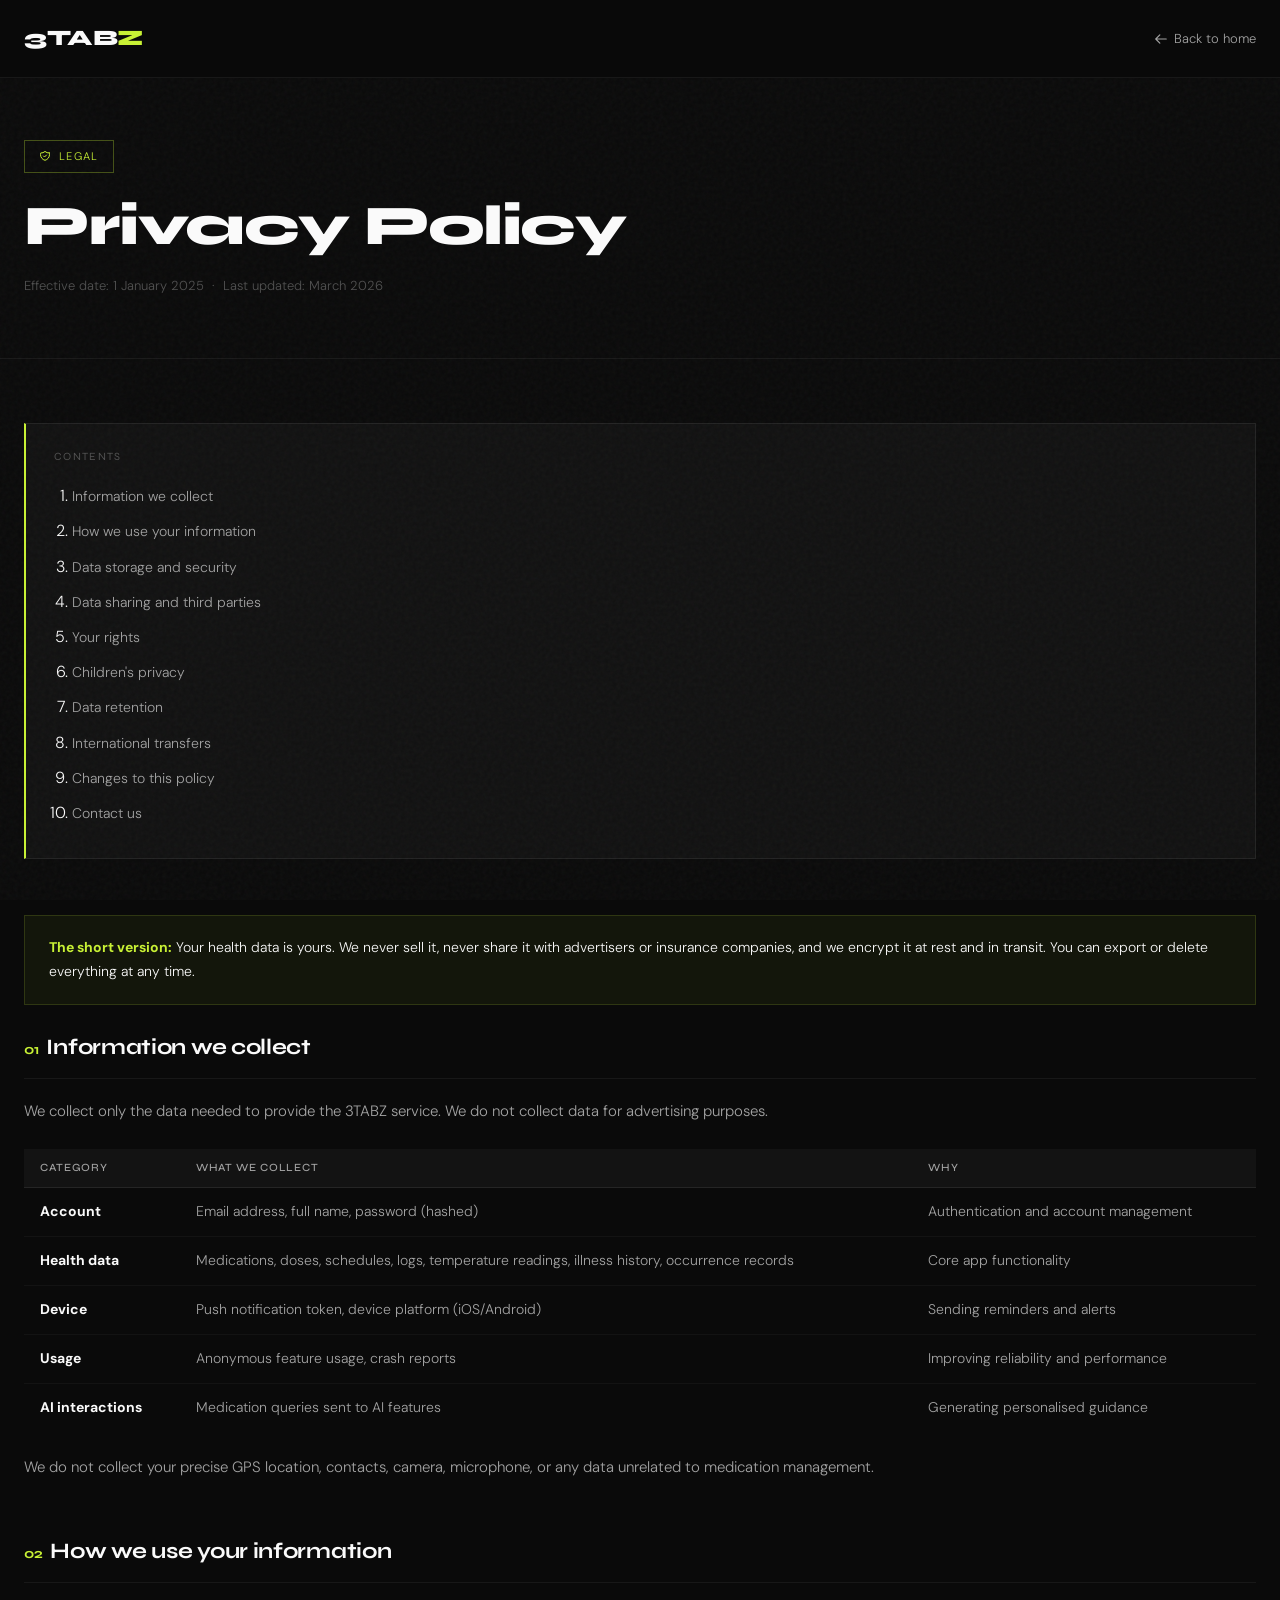
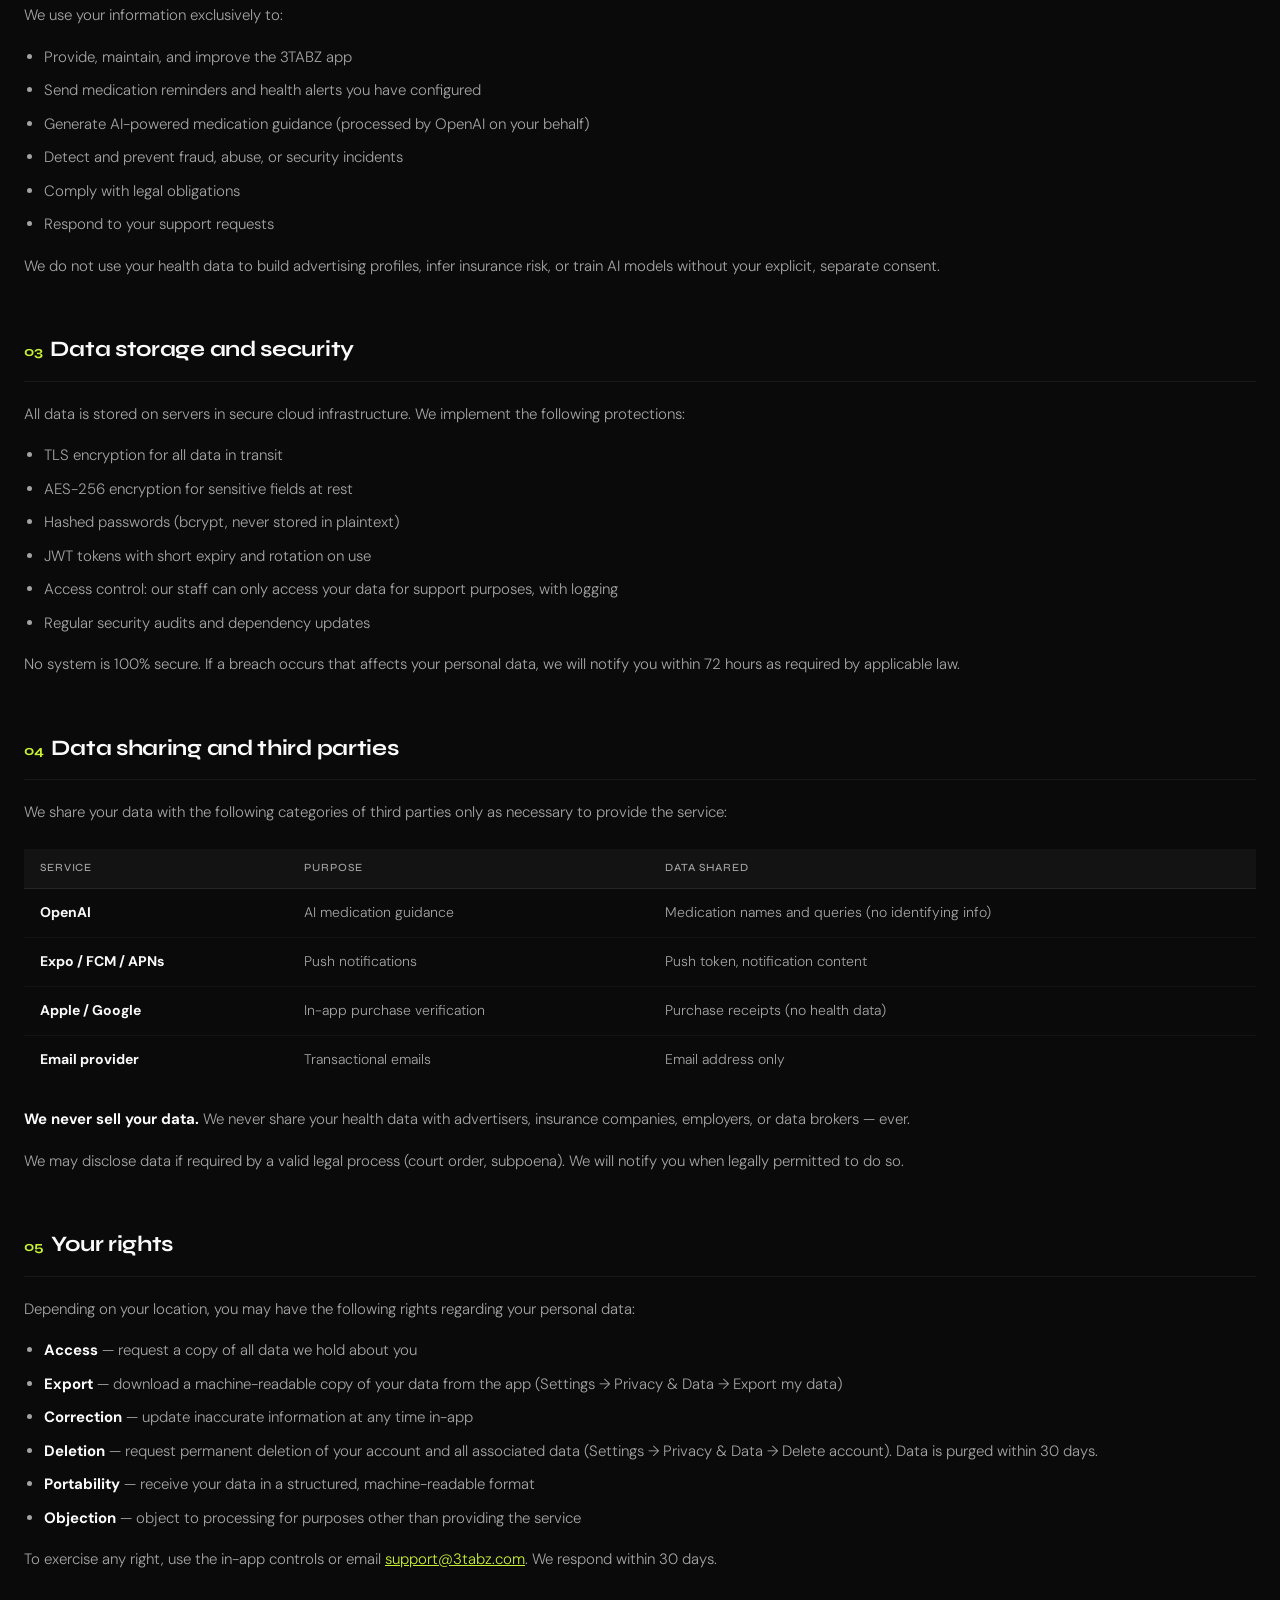
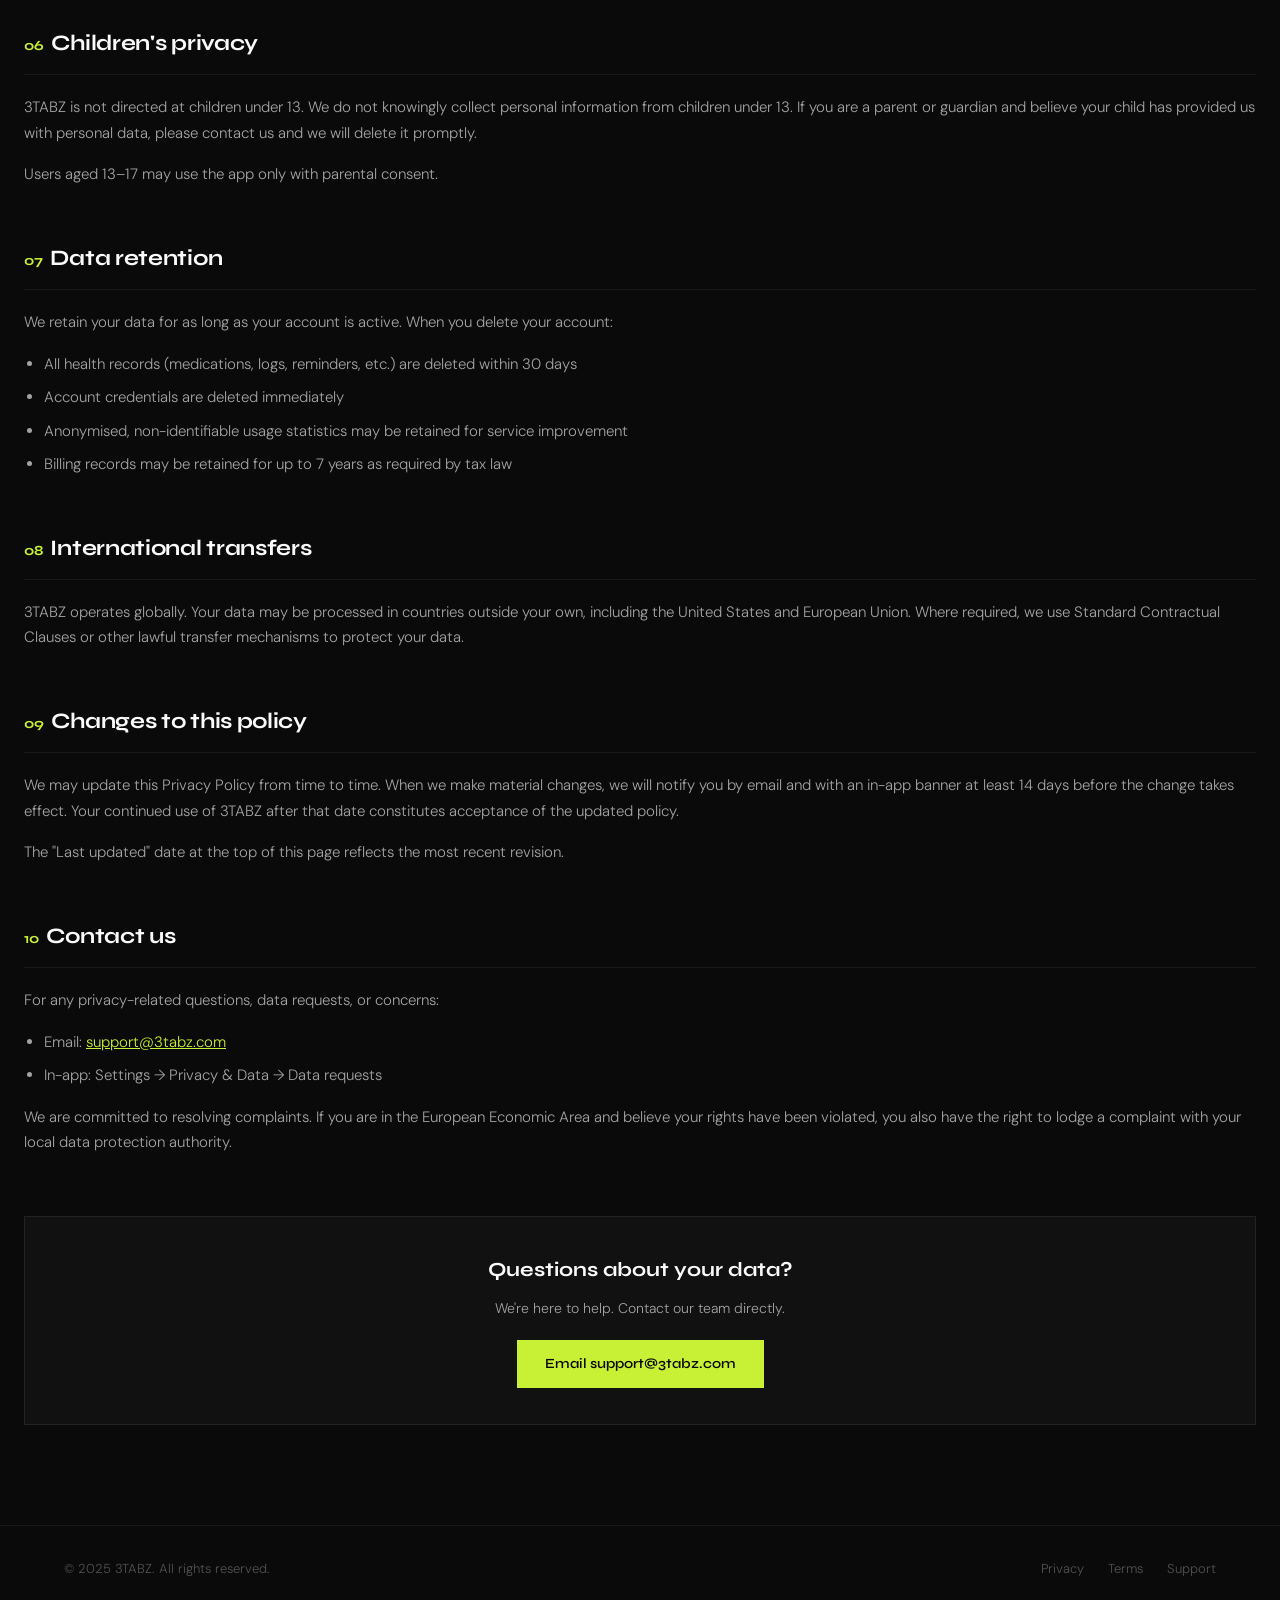
==== privacy.html @ d53e0fa6 "first commit" ====
<!DOCTYPE html>
<html lang="en">
<head>
  <meta charset="UTF-8" />
  <meta name="viewport" content="width=device-width, initial-scale=1.0" />
  <title>Privacy Policy — 3TABZ</title>
  <meta name="description" content="3TABZ Privacy Policy. How we collect, use, and protect your health data." />
  <link rel="preconnect" href="https://fonts.googleapis.com" />
  <link rel="preconnect" href="https://fonts.gstatic.com" crossorigin />
  <link href="https://fonts.googleapis.com/css2?family=Syne:wght@400;600;700;800&family=DM+Sans:wght@300;400;500&display=swap" rel="stylesheet" />
  <style>
    *, *::before, *::after { box-sizing: border-box; margin: 0; padding: 0; }
    :root {
      --black: #0a0a0a; --white: #fafafa;
      --gray-100: #f5f5f5; --gray-200: #e5e5e5;
      --gray-400: #a3a3a3; --gray-600: #525252;
      --accent: #c8f135; --accent-dark: #a8d015;
      --font-display: 'Syne', sans-serif;
      --font-body: 'DM Sans', sans-serif;
    }
    html { scroll-behavior: smooth; }
    body {
      background: var(--black); color: var(--white);
      font-family: var(--font-body); font-weight: 300;
      line-height: 1.7; overflow-x: hidden;
    }
    body::before {
      content: ''; position: fixed; inset: 0;
      background-image: url("data:image/svg+xml,%3Csvg viewBox='0 0 256 256' xmlns='http://www.w3.org/2000/svg'%3E%3Cfilter id='noise'%3E%3CfeTurbulence type='fractalNoise' baseFrequency='0.9' numOctaves='4' stitchTiles='stitch'/%3E%3C/filter%3E%3Crect width='100%25' height='100%25' filter='url(%23noise)' opacity='0.04'/%3E%3C/svg%3E");
      pointer-events: none; z-index: 0;
    }
    .container { max-width: 100%; margin: 0 auto; padding: 0 24px; position: relative; z-index: 1; }

    /* NAV */
    nav {
      position: fixed; top: 0; left: 0; right: 0; z-index: 100;
      padding: 20px 0; background: rgba(10,10,10,0.88);
      backdrop-filter: blur(12px);
      border-bottom: 1px solid rgba(255,255,255,0.06);
    }
    nav .container { max-width: 100%; display: flex; align-items: center; justify-content: space-between; }
    .nav-logo {
      font-family: var(--font-display); font-weight: 800;
      font-size: 22px; letter-spacing: -0.5px;
      color: var(--white); text-decoration: none;
    }
    .nav-logo span { color: var(--accent); }
    .nav-back {
      font-size: 13px; color: var(--gray-400); text-decoration: none;
      display: flex; align-items: center; gap: 6px; transition: color 0.2s;
    }
    .nav-back:hover { color: var(--white); }
    .nav-back svg { width: 14px; height: 14px; }

    /* HERO BAND */
    .page-hero {
      padding: 140px 0 60px;
      border-bottom: 1px solid rgba(255,255,255,0.06);
      margin-bottom: 64px;
    }
    .page-badge {
      display: inline-flex; align-items: center; gap: 8px;
      border: 1px solid rgba(200,241,53,0.3);
      padding: 6px 14px; font-size: 11px; letter-spacing: 0.12em;
      text-transform: uppercase; color: var(--accent); margin-bottom: 24px;
    }
    .page-badge svg { width: 12px; height: 12px; }
    h1 {
      font-family: var(--font-display); font-weight: 800;
      font-size: clamp(36px, 6vw, 56px); line-height: 1.05;
      letter-spacing: -1.5px; margin-bottom: 20px;
    }
    .page-meta { font-size: 13px; color: var(--gray-600); }

    /* CONTENT */
    .doc-body { padding-bottom: 100px; }

    .toc {
      background: rgba(255,255,255,0.03);
      border: 1px solid rgba(255,255,255,0.07);
      border-left: 2px solid var(--accent);
      padding: 24px 28px; margin-bottom: 56px;
    }
    .toc-title {
      font-family: var(--font-display); font-size: 11px;
      letter-spacing: 0.12em; text-transform: uppercase;
      color: var(--gray-600); margin-bottom: 16px;
    }
    .toc ol { padding-left: 18px; }
    .toc li { margin-bottom: 8px; }
    .toc a { color: var(--gray-400); text-decoration: none; font-size: 14px; transition: color 0.2s; }
    .toc a:hover { color: var(--accent); }

    .doc-section { margin-bottom: 52px; }
    .doc-section h2 {
      font-family: var(--font-display); font-weight: 700;
      font-size: 22px; letter-spacing: -0.3px;
      margin-bottom: 20px; padding-bottom: 12px;
      border-bottom: 1px solid rgba(255,255,255,0.06);
      color: var(--white);
    }
    .section-num {
      color: var(--accent); margin-right: 8px; font-size: 14px;
    }
    .doc-section p { color: var(--gray-400); margin-bottom: 16px; font-size: 15px; }
    .doc-section p:last-child { margin-bottom: 0; }
    .doc-section ul, .doc-section ol {
      color: var(--gray-400); padding-left: 20px;
      margin-bottom: 16px; font-size: 15px;
    }
    .doc-section li { margin-bottom: 8px; }

    .highlight-box {
      background: rgba(200,241,53,0.05);
      border: 1px solid rgba(200,241,53,0.15);
      padding: 20px 24px; margin: 24px 0;
    }
    .highlight-box p { color: var(--white) !important; font-size: 14px !important; }
    .highlight-box strong { color: var(--accent); }

    .data-table {
      width: 100%; border-collapse: collapse; margin: 24px 0; font-size: 14px;
    }
    .data-table th {
      text-align: left; padding: 10px 16px;
      background: rgba(255,255,255,0.04);
      color: var(--gray-400); font-weight: 500;
      border-bottom: 1px solid rgba(255,255,255,0.08);
      font-family: var(--font-display); font-size: 11px;
      letter-spacing: 0.08em; text-transform: uppercase;
    }
    .data-table td {
      padding: 12px 16px; color: var(--gray-400);
      border-bottom: 1px solid rgba(255,255,255,0.04);
      vertical-align: top;
    }
    .data-table tr:last-child td { border-bottom: none; }

    /* CONTACT CTA */
    .contact-cta {
      background: rgba(255,255,255,0.03);
      border: 1px solid rgba(255,255,255,0.08);
      padding: 36px; text-align: center; margin: 60px 0 0;
    }
    .contact-cta h3 {
      font-family: var(--font-display); font-weight: 700;
      font-size: 20px; margin-bottom: 10px;
    }
    .contact-cta p { color: var(--gray-400); font-size: 14px; margin-bottom: 20px; }
    .contact-cta a.btn {
      display: inline-block; background: var(--accent); color: var(--black);
      padding: 12px 28px; font-weight: 600; font-size: 14px;
      text-decoration: none; font-family: var(--font-display);
      transition: background 0.2s;
    }
    .contact-cta a.btn:hover { background: var(--accent-dark); }

    /* FOOTER */
    footer {
      border-top: 1px solid rgba(255,255,255,0.06);
      padding: 32px 0; text-align: center;
    }
    footer .container { max-width: 1200px; display: flex; justify-content: space-between; align-items: center; flex-wrap: wrap; gap: 12px; }
    .footer-copy { font-size: 13px; color: var(--gray-600); }
    .footer-legal { display: flex; gap: 24px; }
    .footer-legal a { font-size: 13px; color: var(--gray-600); text-decoration: none; transition: color 0.2s; }
    .footer-legal a:hover { color: var(--white); }

    @media (max-width: 600px) {
      footer .container { flex-direction: column; text-align: center; }
    }
  </style>
</head>
<body>

  <nav>
    <div class="container">
      <a href="index.html" class="nav-logo">3TAB<span>Z</span></a>
      <a href="index.html" class="nav-back">
        <svg fill="none" stroke="currentColor" stroke-width="2" viewBox="0 0 24 24"><path stroke-linecap="round" stroke-linejoin="round" d="M10 19l-7-7m0 0l7-7m-7 7h18"/></svg>
        Back to home
      </a>
    </div>
  </nav>

  <div class="page-hero">
    <div class="container">
      <div class="page-badge">
        <svg fill="none" stroke="currentColor" stroke-width="2" viewBox="0 0 24 24"><path stroke-linecap="round" stroke-linejoin="round" d="M9 12l2 2 4-4m5.618-4.016A11.955 11.955 0 0112 2.944a11.955 11.955 0 01-8.618 3.04A12.02 12.02 0 003 9c0 5.591 3.824 10.29 9 11.622 5.176-1.332 9-6.03 9-11.622 0-1.042-.133-2.052-.382-3.016z"/></svg>
        Legal
      </div>
      <h1>Privacy Policy</h1>
      <p class="page-meta">Effective date: 1 January 2025 &nbsp;·&nbsp; Last updated: March 2026</p>
    </div>
  </div>

  <div class="doc-body">
    <div class="container">

      <div class="toc">
        <div class="toc-title">Contents</div>
        <ol>
          <li><a href="#s1">Information we collect</a></li>
          <li><a href="#s2">How we use your information</a></li>
          <li><a href="#s3">Data storage and security</a></li>
          <li><a href="#s4">Data sharing and third parties</a></li>
          <li><a href="#s5">Your rights</a></li>
          <li><a href="#s6">Children's privacy</a></li>
          <li><a href="#s7">Data retention</a></li>
          <li><a href="#s8">International transfers</a></li>
          <li><a href="#s9">Changes to this policy</a></li>
          <li><a href="#s10">Contact us</a></li>
        </ol>
      </div>

      <div class="highlight-box">
        <p><strong>The short version:</strong> Your health data is yours. We never sell it, never share it with advertisers or insurance companies, and we encrypt it at rest and in transit. You can export or delete everything at any time.</p>
      </div>

      <div class="doc-section" id="s1">
        <h2><span class="section-num">01</span>Information we collect</h2>
        <p>We collect only the data needed to provide the 3TABZ service. We do not collect data for advertising purposes.</p>
        <table class="data-table">
          <thead>
            <tr><th>Category</th><th>What we collect</th><th>Why</th></tr>
          </thead>
          <tbody>
            <tr>
              <td><strong style="color:var(--white)">Account</strong></td>
              <td>Email address, full name, password (hashed)</td>
              <td>Authentication and account management</td>
            </tr>
            <tr>
              <td><strong style="color:var(--white)">Health data</strong></td>
              <td>Medications, doses, schedules, logs, temperature readings, illness history, occurrence records</td>
              <td>Core app functionality</td>
            </tr>
            <tr>
              <td><strong style="color:var(--white)">Device</strong></td>
              <td>Push notification token, device platform (iOS/Android)</td>
              <td>Sending reminders and alerts</td>
            </tr>
            <tr>
              <td><strong style="color:var(--white)">Usage</strong></td>
              <td>Anonymous feature usage, crash reports</td>
              <td>Improving reliability and performance</td>
            </tr>
            <tr>
              <td><strong style="color:var(--white)">AI interactions</strong></td>
              <td>Medication queries sent to AI features</td>
              <td>Generating personalised guidance</td>
            </tr>
          </tbody>
        </table>
        <p>We do not collect your precise GPS location, contacts, camera, microphone, or any data unrelated to medication management.</p>
      </div>

      <div class="doc-section" id="s2">
        <h2><span class="section-num">02</span>How we use your information</h2>
        <p>We use your information exclusively to:</p>
        <ul>
          <li>Provide, maintain, and improve the 3TABZ app</li>
          <li>Send medication reminders and health alerts you have configured</li>
          <li>Generate AI-powered medication guidance (processed by OpenAI on your behalf)</li>
          <li>Detect and prevent fraud, abuse, or security incidents</li>
          <li>Comply with legal obligations</li>
          <li>Respond to your support requests</li>
        </ul>
        <p>We do not use your health data to build advertising profiles, infer insurance risk, or train AI models without your explicit, separate consent.</p>
      </div>

      <div class="doc-section" id="s3">
        <h2><span class="section-num">03</span>Data storage and security</h2>
        <p>All data is stored on servers in secure cloud infrastructure. We implement the following protections:</p>
        <ul>
          <li>TLS encryption for all data in transit</li>
          <li>AES-256 encryption for sensitive fields at rest</li>
          <li>Hashed passwords (bcrypt, never stored in plaintext)</li>
          <li>JWT tokens with short expiry and rotation on use</li>
          <li>Access control: our staff can only access your data for support purposes, with logging</li>
          <li>Regular security audits and dependency updates</li>
        </ul>
        <p>No system is 100% secure. If a breach occurs that affects your personal data, we will notify you within 72 hours as required by applicable law.</p>
      </div>

      <div class="doc-section" id="s4">
        <h2><span class="section-num">04</span>Data sharing and third parties</h2>
        <p>We share your data with the following categories of third parties only as necessary to provide the service:</p>
        <table class="data-table">
          <thead>
            <tr><th>Service</th><th>Purpose</th><th>Data shared</th></tr>
          </thead>
          <tbody>
            <tr>
              <td><strong style="color:var(--white)">OpenAI</strong></td>
              <td>AI medication guidance</td>
              <td>Medication names and queries (no identifying info)</td>
            </tr>
            <tr>
              <td><strong style="color:var(--white)">Expo / FCM / APNs</strong></td>
              <td>Push notifications</td>
              <td>Push token, notification content</td>
            </tr>
            <tr>
              <td><strong style="color:var(--white)">Apple / Google</strong></td>
              <td>In-app purchase verification</td>
              <td>Purchase receipts (no health data)</td>
            </tr>
            <tr>
              <td><strong style="color:var(--white)">Email provider</strong></td>
              <td>Transactional emails</td>
              <td>Email address only</td>
            </tr>
          </tbody>
        </table>
        <p><strong style="color:var(--white)">We never sell your data.</strong> We never share your health data with advertisers, insurance companies, employers, or data brokers — ever.</p>
        <p>We may disclose data if required by a valid legal process (court order, subpoena). We will notify you when legally permitted to do so.</p>
      </div>

      <div class="doc-section" id="s5">
        <h2><span class="section-num">05</span>Your rights</h2>
        <p>Depending on your location, you may have the following rights regarding your personal data:</p>
        <ul>
          <li><strong style="color:var(--white)">Access</strong> — request a copy of all data we hold about you</li>
          <li><strong style="color:var(--white)">Export</strong> — download a machine-readable copy of your data from the app (Settings → Privacy & Data → Export my data)</li>
          <li><strong style="color:var(--white)">Correction</strong> — update inaccurate information at any time in-app</li>
          <li><strong style="color:var(--white)">Deletion</strong> — request permanent deletion of your account and all associated data (Settings → Privacy & Data → Delete account). Data is purged within 30 days.</li>
          <li><strong style="color:var(--white)">Portability</strong> — receive your data in a structured, machine-readable format</li>
          <li><strong style="color:var(--white)">Objection</strong> — object to processing for purposes other than providing the service</li>
        </ul>
        <p>To exercise any right, use the in-app controls or email <a href="mailto:support@3tabz.com" style="color:var(--accent)">support@3tabz.com</a>. We respond within 30 days.</p>
      </div>

      <div class="doc-section" id="s6">
        <h2><span class="section-num">06</span>Children's privacy</h2>
        <p>3TABZ is not directed at children under 13. We do not knowingly collect personal information from children under 13. If you are a parent or guardian and believe your child has provided us with personal data, please contact us and we will delete it promptly.</p>
        <p>Users aged 13–17 may use the app only with parental consent.</p>
      </div>

      <div class="doc-section" id="s7">
        <h2><span class="section-num">07</span>Data retention</h2>
        <p>We retain your data for as long as your account is active. When you delete your account:</p>
        <ul>
          <li>All health records (medications, logs, reminders, etc.) are deleted within 30 days</li>
          <li>Account credentials are deleted immediately</li>
          <li>Anonymised, non-identifiable usage statistics may be retained for service improvement</li>
          <li>Billing records may be retained for up to 7 years as required by tax law</li>
        </ul>
      </div>

      <div class="doc-section" id="s8">
        <h2><span class="section-num">08</span>International transfers</h2>
        <p>3TABZ operates globally. Your data may be processed in countries outside your own, including the United States and European Union. Where required, we use Standard Contractual Clauses or other lawful transfer mechanisms to protect your data.</p>
      </div>

      <div class="doc-section" id="s9">
        <h2><span class="section-num">09</span>Changes to this policy</h2>
        <p>We may update this Privacy Policy from time to time. When we make material changes, we will notify you by email and with an in-app banner at least 14 days before the change takes effect. Your continued use of 3TABZ after that date constitutes acceptance of the updated policy.</p>
        <p>The "Last updated" date at the top of this page reflects the most recent revision.</p>
      </div>

      <div class="doc-section" id="s10">
        <h2><span class="section-num">10</span>Contact us</h2>
        <p>For any privacy-related questions, data requests, or concerns:</p>
        <ul>
          <li>Email: <a href="mailto:support@3tabz.com" style="color:var(--accent)">support@3tabz.com</a></li>
          <li>In-app: Settings → Privacy & Data → Data requests</li>
        </ul>
        <p>We are committed to resolving complaints. If you are in the European Economic Area and believe your rights have been violated, you also have the right to lodge a complaint with your local data protection authority.</p>
      </div>

      <div class="contact-cta">
        <h3>Questions about your data?</h3>
        <p>We're here to help. Contact our team directly.</p>
        <a href="mailto:support@3tabz.com" class="btn">Email support@3tabz.com</a>
      </div>

    </div>
  </div>

  <footer>
    <div class="container">
      <div class="footer-copy">© 2025 3TABZ. All rights reserved.</div>
      <div class="footer-legal">
        <a href="privacy.html">Privacy</a>
        <a href="terms.html">Terms</a>
        <a href="support.html">Support</a>
      </div>
    </div>
  </footer>

</body>
</html>
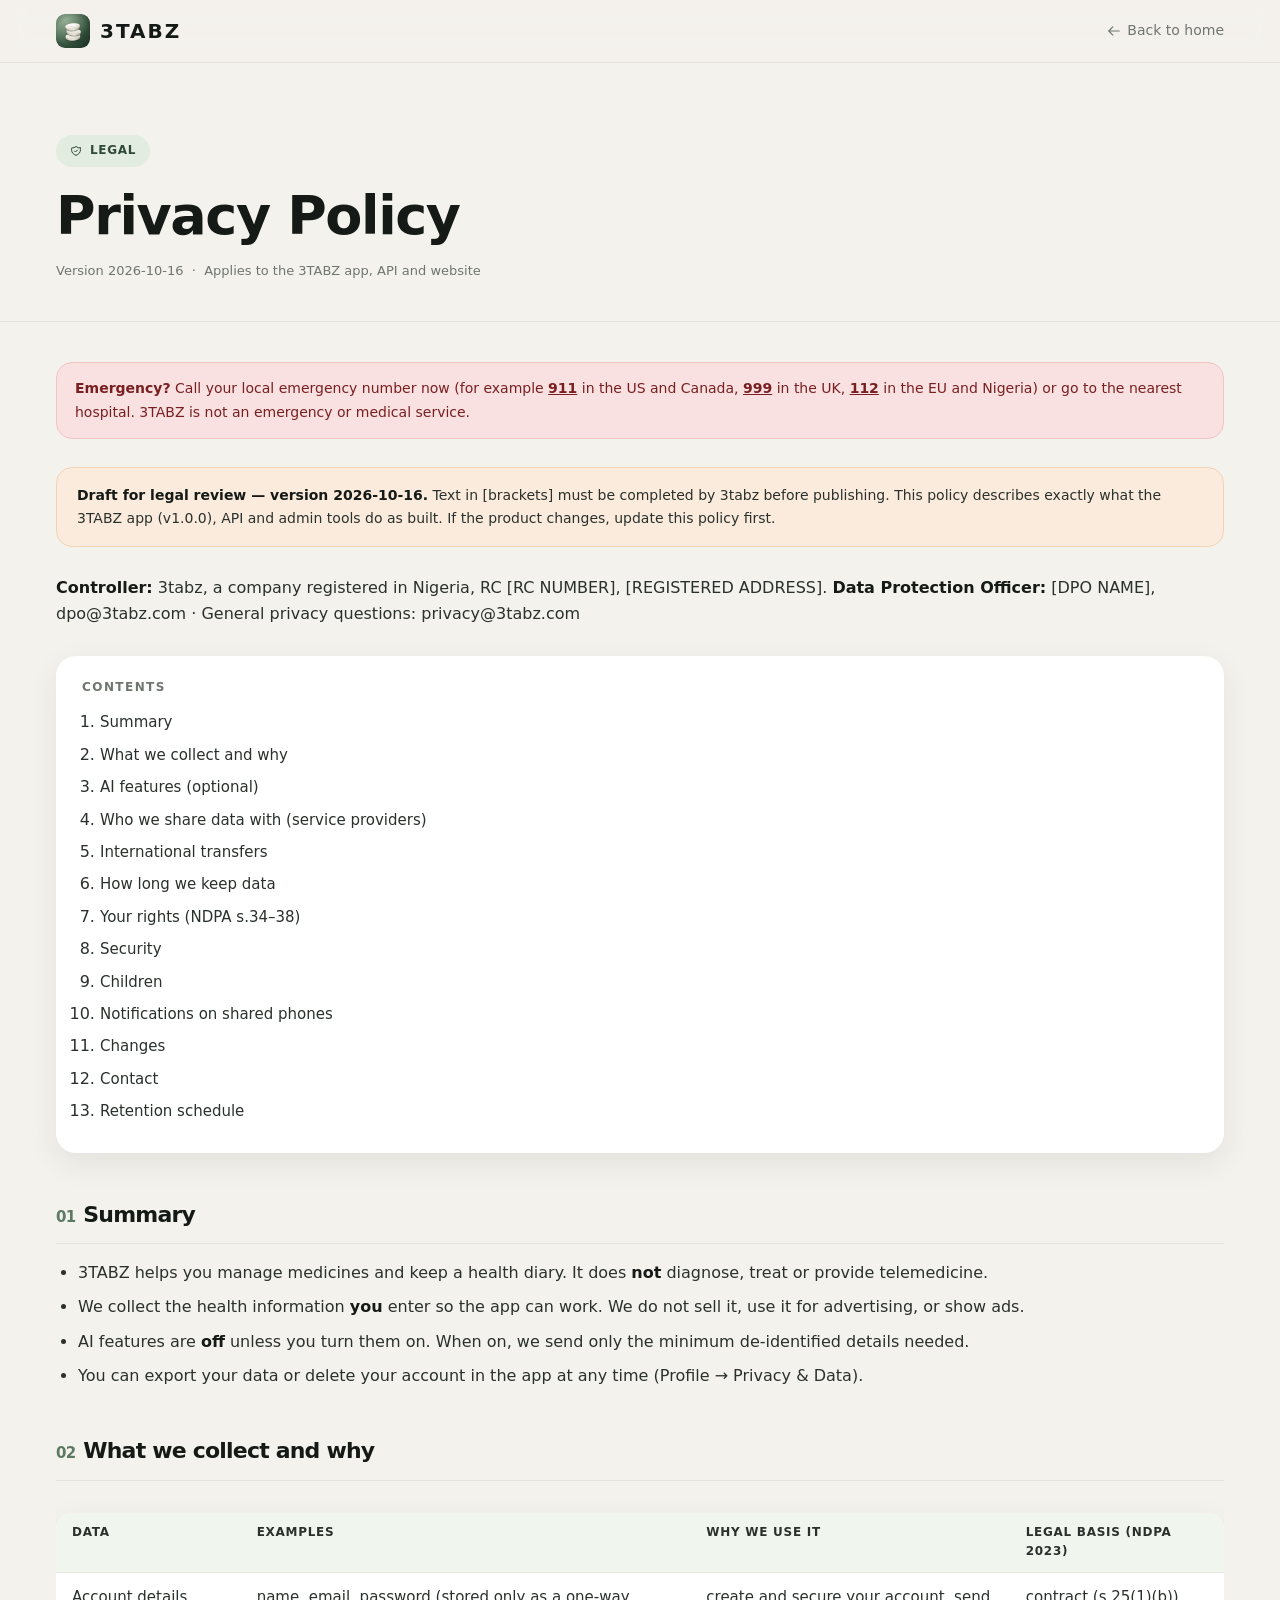
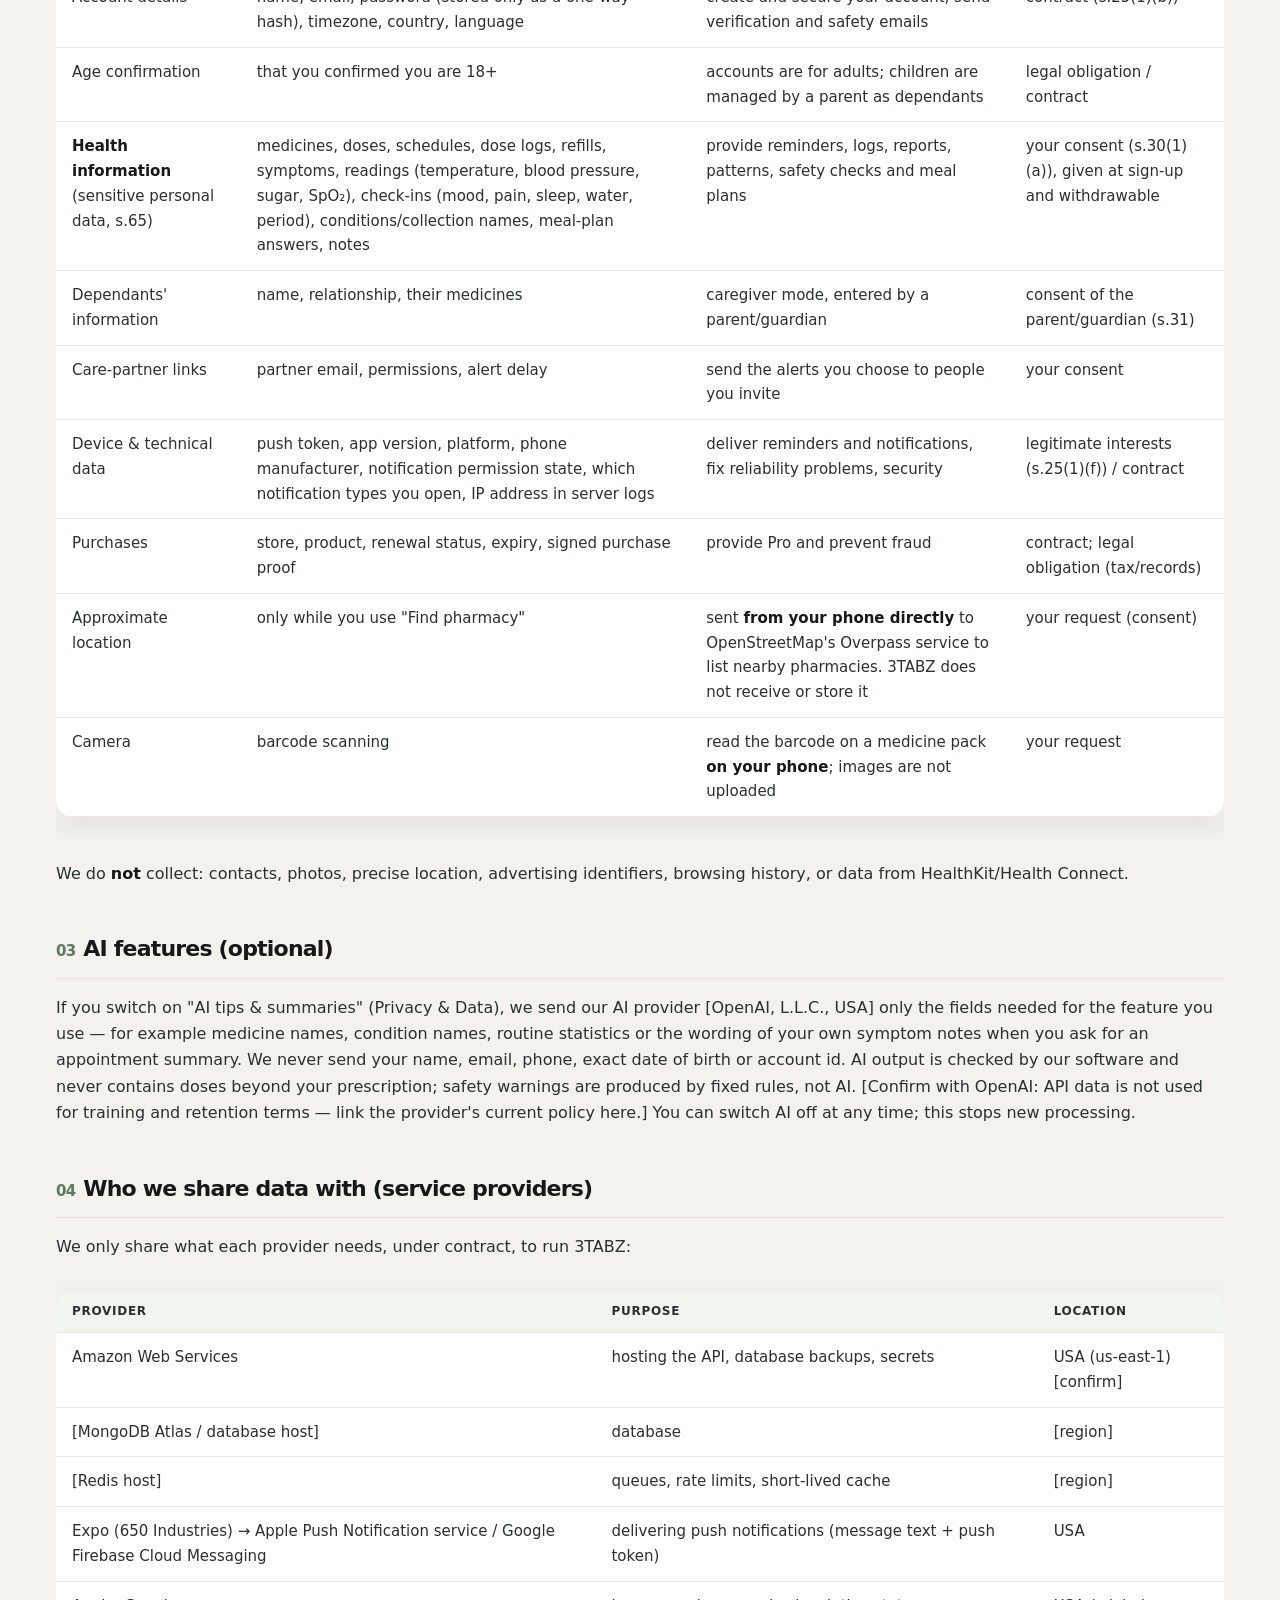
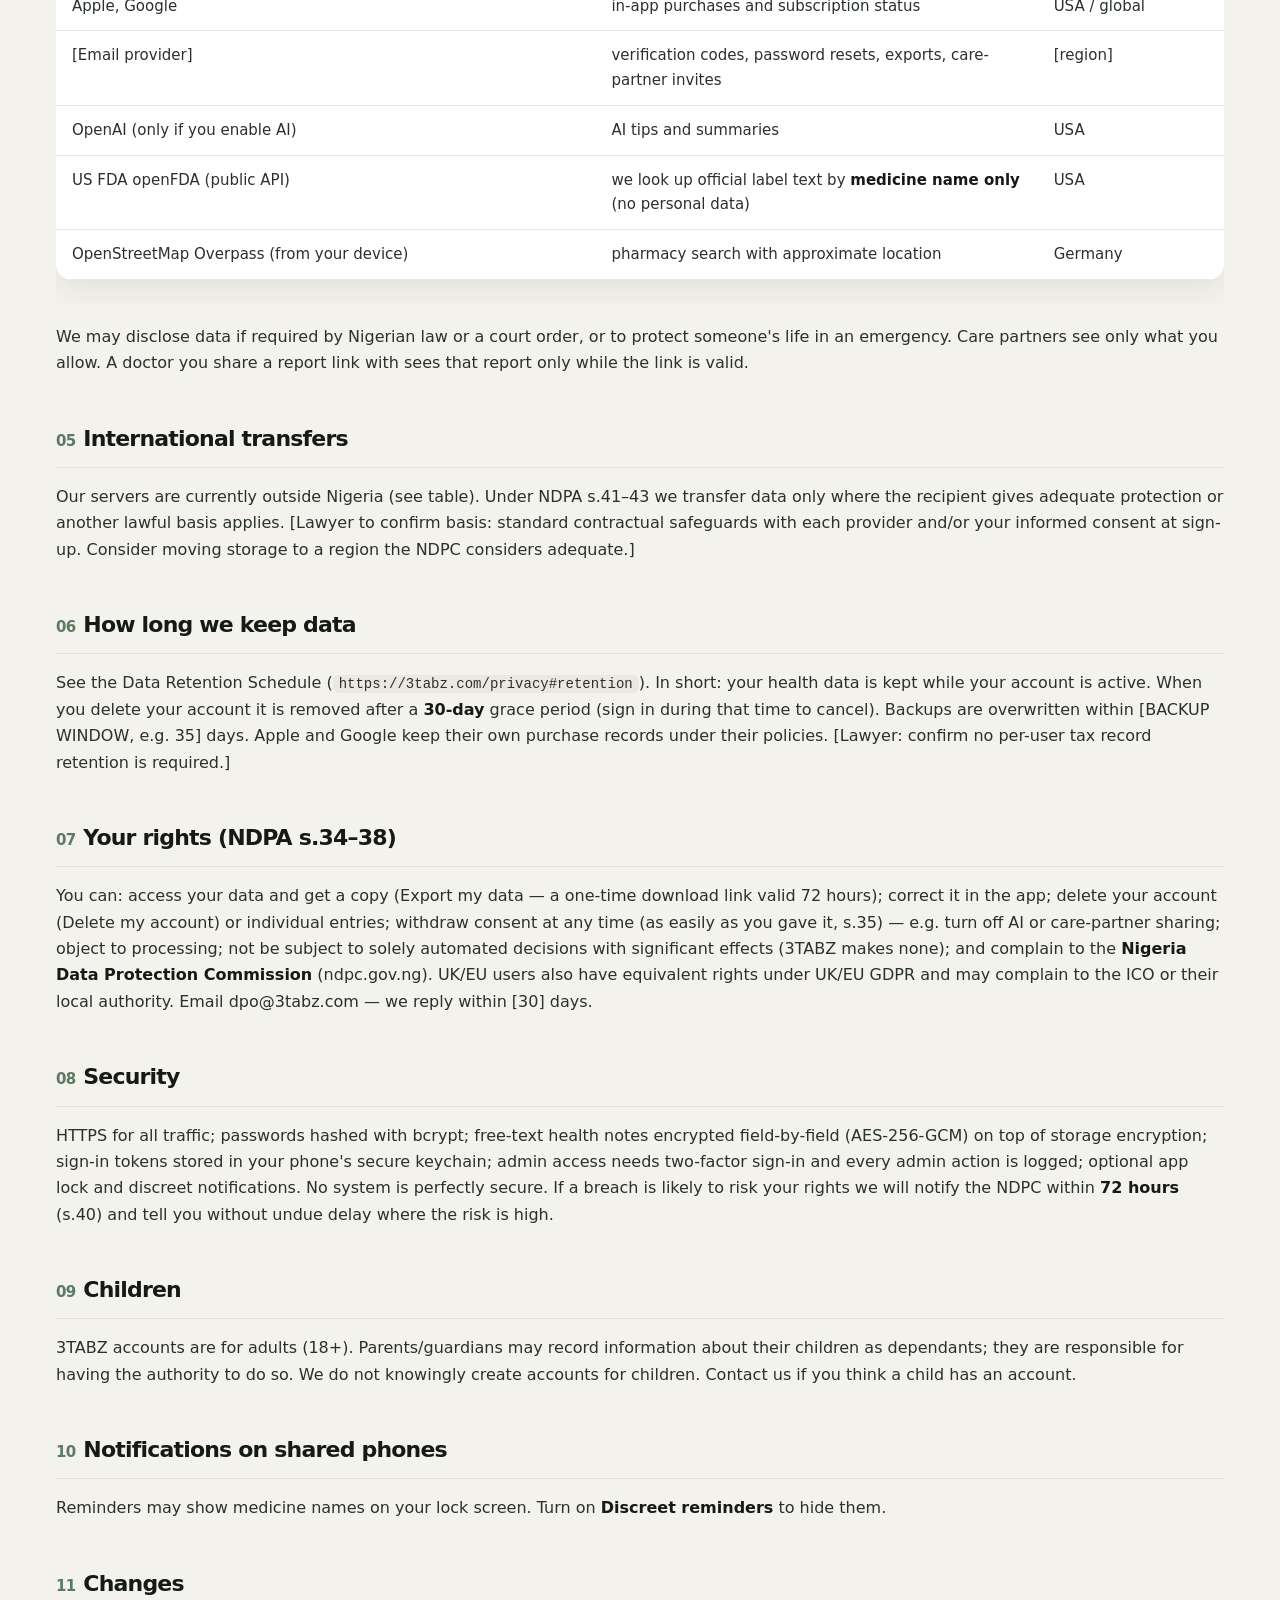
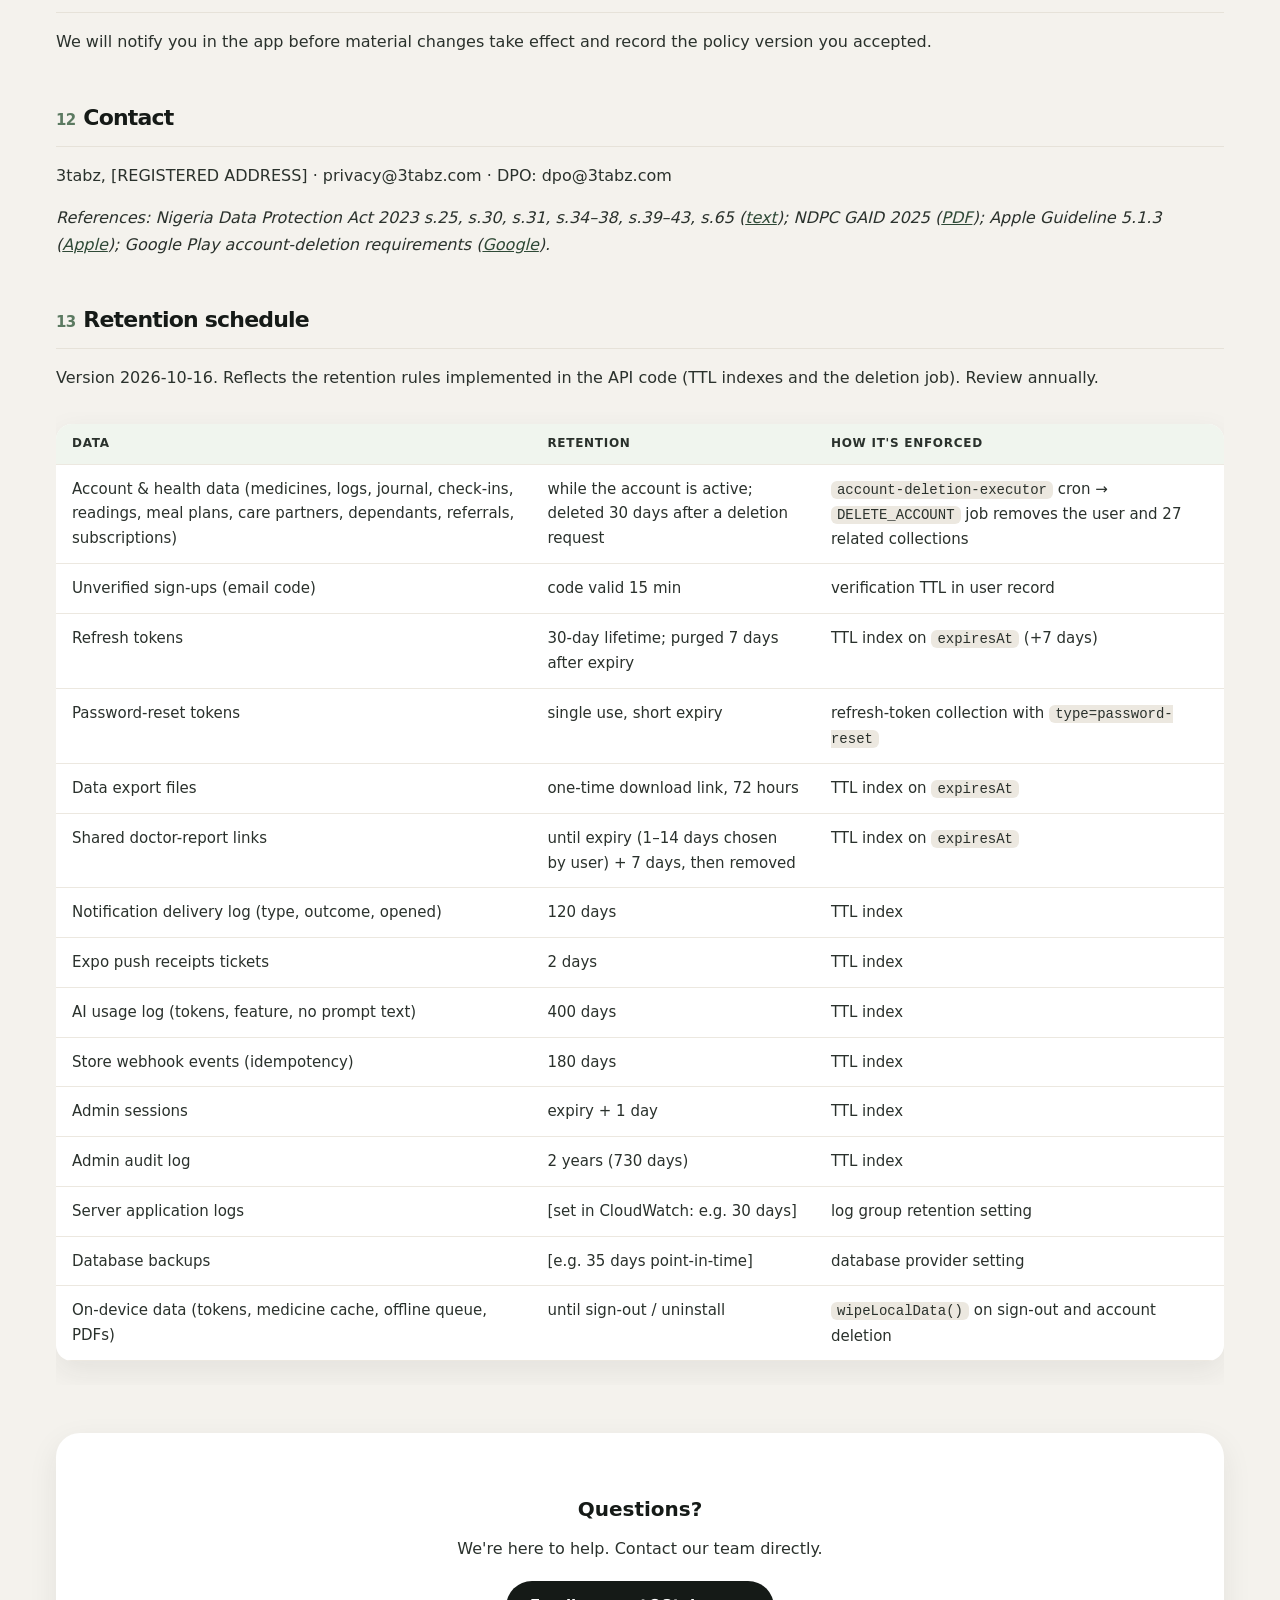
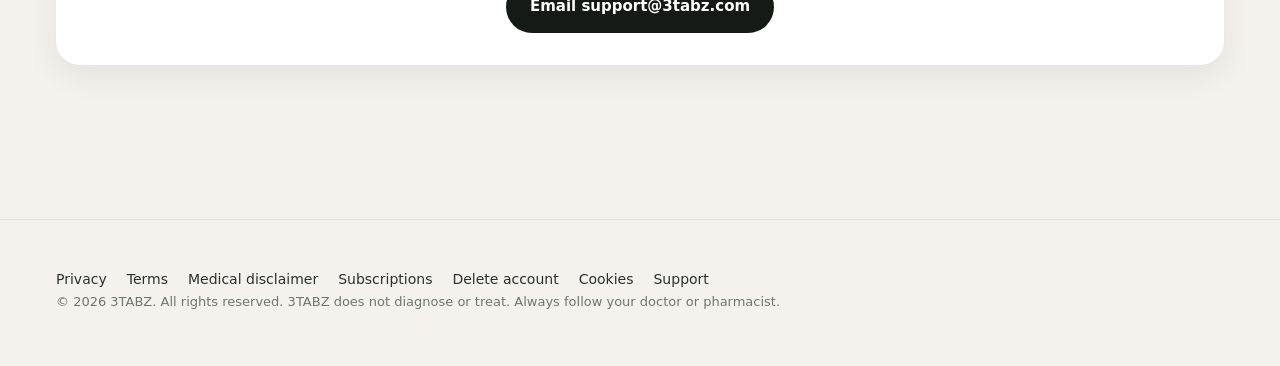
==== commit 9baa2e84: "stabvz updste on the revamp" ====
--- a/privacy.html
+++ b/privacy.html
@@ -5,389 +5,374 @@
   <meta name="viewport" content="width=device-width, initial-scale=1.0" />
   <title>Privacy Policy — 3TABZ</title>
   <meta name="description" content="3TABZ Privacy Policy. How we collect, use, and protect your health data." />
+  <meta http-equiv="Content-Security-Policy" content="default-src 'self'; style-src 'self' https://fonts.googleapis.com; font-src https://fonts.gstatic.com; img-src 'self' data:; base-uri 'self'" />
   <link rel="preconnect" href="https://fonts.googleapis.com" />
   <link rel="preconnect" href="https://fonts.gstatic.com" crossorigin />
-  <link href="https://fonts.googleapis.com/css2?family=Syne:wght@400;600;700;800&family=DM+Sans:wght@300;400;500&display=swap" rel="stylesheet" />
-  <style>
-    *, *::before, *::after { box-sizing: border-box; margin: 0; padding: 0; }
-    :root {
-      --black: #0a0a0a; --white: #fafafa;
-      --gray-100: #f5f5f5; --gray-200: #e5e5e5;
-      --gray-400: #a3a3a3; --gray-600: #525252;
-      --accent: #c8f135; --accent-dark: #a8d015;
-      --font-display: 'Syne', sans-serif;
-      --font-body: 'DM Sans', sans-serif;
-    }
-    html { scroll-behavior: smooth; }
-    body {
-      background: var(--black); color: var(--white);
-      font-family: var(--font-body); font-weight: 300;
-      line-height: 1.7; overflow-x: hidden;
-    }
-    body::before {
-      content: ''; position: fixed; inset: 0;
-      background-image: url("data:image/svg+xml,%3Csvg viewBox='0 0 256 256' xmlns='http://www.w3.org/2000/svg'%3E%3Cfilter id='noise'%3E%3CfeTurbulence type='fractalNoise' baseFrequency='0.9' numOctaves='4' stitchTiles='stitch'/%3E%3C/filter%3E%3Crect width='100%25' height='100%25' filter='url(%23noise)' opacity='0.04'/%3E%3C/svg%3E");
-      pointer-events: none; z-index: 0;
-    }
-    .container { max-width: 100%; margin: 0 auto; padding: 0 24px; position: relative; z-index: 1; }
-
-    /* NAV */
-    nav {
-      position: fixed; top: 0; left: 0; right: 0; z-index: 100;
-      padding: 20px 0; background: rgba(10,10,10,0.88);
-      backdrop-filter: blur(12px);
-      border-bottom: 1px solid rgba(255,255,255,0.06);
-    }
-    nav .container { max-width: 100%; display: flex; align-items: center; justify-content: space-between; }
-    .nav-logo {
-      font-family: var(--font-display); font-weight: 800;
-      font-size: 22px; letter-spacing: -0.5px;
-      color: var(--white); text-decoration: none;
-    }
-    .nav-logo span { color: var(--accent); }
-    .nav-back {
-      font-size: 13px; color: var(--gray-400); text-decoration: none;
-      display: flex; align-items: center; gap: 6px; transition: color 0.2s;
-    }
-    .nav-back:hover { color: var(--white); }
-    .nav-back svg { width: 14px; height: 14px; }
-
-    /* HERO BAND */
-    .page-hero {
-      padding: 140px 0 60px;
-      border-bottom: 1px solid rgba(255,255,255,0.06);
-      margin-bottom: 64px;
-    }
-    .page-badge {
-      display: inline-flex; align-items: center; gap: 8px;
-      border: 1px solid rgba(200,241,53,0.3);
-      padding: 6px 14px; font-size: 11px; letter-spacing: 0.12em;
-      text-transform: uppercase; color: var(--accent); margin-bottom: 24px;
-    }
-    .page-badge svg { width: 12px; height: 12px; }
-    h1 {
-      font-family: var(--font-display); font-weight: 800;
-      font-size: clamp(36px, 6vw, 56px); line-height: 1.05;
-      letter-spacing: -1.5px; margin-bottom: 20px;
-    }
-    .page-meta { font-size: 13px; color: var(--gray-600); }
-
-    /* CONTENT */
-    .doc-body { padding-bottom: 100px; }
-
-    .toc {
-      background: rgba(255,255,255,0.03);
-      border: 1px solid rgba(255,255,255,0.07);
-      border-left: 2px solid var(--accent);
-      padding: 24px 28px; margin-bottom: 56px;
-    }
-    .toc-title {
-      font-family: var(--font-display); font-size: 11px;
-      letter-spacing: 0.12em; text-transform: uppercase;
-      color: var(--gray-600); margin-bottom: 16px;
-    }
-    .toc ol { padding-left: 18px; }
-    .toc li { margin-bottom: 8px; }
-    .toc a { color: var(--gray-400); text-decoration: none; font-size: 14px; transition: color 0.2s; }
-    .toc a:hover { color: var(--accent); }
-
-    .doc-section { margin-bottom: 52px; }
-    .doc-section h2 {
-      font-family: var(--font-display); font-weight: 700;
-      font-size: 22px; letter-spacing: -0.3px;
-      margin-bottom: 20px; padding-bottom: 12px;
-      border-bottom: 1px solid rgba(255,255,255,0.06);
-      color: var(--white);
-    }
-    .section-num {
-      color: var(--accent); margin-right: 8px; font-size: 14px;
-    }
-    .doc-section p { color: var(--gray-400); margin-bottom: 16px; font-size: 15px; }
-    .doc-section p:last-child { margin-bottom: 0; }
-    .doc-section ul, .doc-section ol {
-      color: var(--gray-400); padding-left: 20px;
-      margin-bottom: 16px; font-size: 15px;
-    }
-    .doc-section li { margin-bottom: 8px; }
-
-    .highlight-box {
-      background: rgba(200,241,53,0.05);
-      border: 1px solid rgba(200,241,53,0.15);
-      padding: 20px 24px; margin: 24px 0;
-    }
-    .highlight-box p { color: var(--white) !important; font-size: 14px !important; }
-    .highlight-box strong { color: var(--accent); }
-
-    .data-table {
-      width: 100%; border-collapse: collapse; margin: 24px 0; font-size: 14px;
-    }
-    .data-table th {
-      text-align: left; padding: 10px 16px;
-      background: rgba(255,255,255,0.04);
-      color: var(--gray-400); font-weight: 500;
-      border-bottom: 1px solid rgba(255,255,255,0.08);
-      font-family: var(--font-display); font-size: 11px;
-      letter-spacing: 0.08em; text-transform: uppercase;
-    }
-    .data-table td {
-      padding: 12px 16px; color: var(--gray-400);
-      border-bottom: 1px solid rgba(255,255,255,0.04);
-      vertical-align: top;
-    }
-    .data-table tr:last-child td { border-bottom: none; }
-
-    /* CONTACT CTA */
-    .contact-cta {
-      background: rgba(255,255,255,0.03);
-      border: 1px solid rgba(255,255,255,0.08);
-      padding: 36px; text-align: center; margin: 60px 0 0;
-    }
-    .contact-cta h3 {
-      font-family: var(--font-display); font-weight: 700;
-      font-size: 20px; margin-bottom: 10px;
-    }
-    .contact-cta p { color: var(--gray-400); font-size: 14px; margin-bottom: 20px; }
-    .contact-cta a.btn {
-      display: inline-block; background: var(--accent); color: var(--black);
-      padding: 12px 28px; font-weight: 600; font-size: 14px;
-      text-decoration: none; font-family: var(--font-display);
-      transition: background 0.2s;
-    }
-    .contact-cta a.btn:hover { background: var(--accent-dark); }
-
-    /* FOOTER */
-    footer {
-      border-top: 1px solid rgba(255,255,255,0.06);
-      padding: 32px 0; text-align: center;
-    }
-    footer .container { max-width: 1200px; display: flex; justify-content: space-between; align-items: center; flex-wrap: wrap; gap: 12px; }
-    .footer-copy { font-size: 13px; color: var(--gray-600); }
-    .footer-legal { display: flex; gap: 24px; }
-    .footer-legal a { font-size: 13px; color: var(--gray-600); text-decoration: none; transition: color 0.2s; }
-    .footer-legal a:hover { color: var(--white); }
-
-    @media (max-width: 600px) {
-      footer .container { flex-direction: column; text-align: center; }
-    }
-  </style>
+  <link rel="icon" href="/favicon.png" type="image/png" />
+  <link rel="apple-touch-icon" href="/apple-touch-icon.png" />
+  <link href="https://fonts.googleapis.com/css2?family=Inter:wght@400;500;600&family=Space+Grotesk:wght@500;700&display=swap" rel="stylesheet" />
+  <link rel="stylesheet" href="/site.css" />
 </head>
 <body>
-
   <nav>
     <div class="container">
-      <a href="index.html" class="nav-logo">3TAB<span>Z</span></a>
-      <a href="index.html" class="nav-back">
-        <svg fill="none" stroke="currentColor" stroke-width="2" viewBox="0 0 24 24"><path stroke-linecap="round" stroke-linejoin="round" d="M10 19l-7-7m0 0l7-7m-7 7h18"/></svg>
-        Back to home
-      </a>
+      <a href="/" class="nav-logo"><img src="/favicon.png" alt="" width="34" height="34" />3TABZ</a>
+      <a href="/" class="nav-back"><svg fill="none" stroke="currentColor" stroke-width="2" viewBox="0 0 24 24"><path stroke-linecap="round" stroke-linejoin="round" d="M10 19l-7-7m0 0l7-7m-7 7h18"/></svg> Back to home</a>
     </div>
   </nav>
 
   <div class="page-hero">
-    <div class="container">
-      <div class="page-badge">
-        <svg fill="none" stroke="currentColor" stroke-width="2" viewBox="0 0 24 24"><path stroke-linecap="round" stroke-linejoin="round" d="M9 12l2 2 4-4m5.618-4.016A11.955 11.955 0 0112 2.944a11.955 11.955 0 01-8.618 3.04A12.02 12.02 0 003 9c0 5.591 3.824 10.29 9 11.622 5.176-1.332 9-6.03 9-11.622 0-1.042-.133-2.052-.382-3.016z"/></svg>
-        Legal
-      </div>
+    <div class="container narrow">
+      <div class="page-badge"><svg fill="none" stroke="currentColor" stroke-width="2" viewBox="0 0 24 24"><path stroke-linecap="round" stroke-linejoin="round" d="M9 12l2 2 4-4m5.618-4.016A11.955 11.955 0 0112 2.944a11.955 11.955 0 01-8.618 3.04A12.02 12.02 0 003 9c0 5.591 3.824 10.29 9 11.622 5.176-1.332 9-6.03 9-11.622 0-1.042-.133-2.052-.382-3.016z"/></svg>Legal</div>
       <h1>Privacy Policy</h1>
-      <p class="page-meta">Effective date: 1 January 2025 &nbsp;·&nbsp; Last updated: March 2026</p>
+      <p class="page-meta">Version 2026-10-16 &nbsp;·&nbsp; Applies to the 3TABZ app, API and website</p>
     </div>
   </div>
 
   <div class="doc-body">
-    <div class="container">
-
+    <div class="container narrow">
+<div class="alert"><strong>Emergency?</strong> Call your local emergency number now (for example <a href="tel:911">911</a> in the US and Canada, <a href="tel:999">999</a> in the UK, <a href="tel:112">112</a> in the EU and Nigeria) or go to the nearest hospital. 3TABZ is not an emergency or medical service.</div>
+<div class="draft-note"><p><strong>Draft for legal review — version 2026-10-16.</strong> Text in [brackets] must be completed by 3tabz before publishing.
+This policy describes exactly what the 3TABZ app (v1.0.0), API and admin tools do as built. If the product changes, update this policy first.</p></div>
+<p><strong>Controller:</strong> 3tabz, a company registered in Nigeria, RC [RC NUMBER], [REGISTERED ADDRESS].
+<strong>Data Protection Officer:</strong> [DPO NAME], dpo@3tabz.com · General privacy questions: privacy@3tabz.com</p>
       <div class="toc">
         <div class="toc-title">Contents</div>
         <ol>
-          <li><a href="#s1">Information we collect</a></li>
-          <li><a href="#s2">How we use your information</a></li>
-          <li><a href="#s3">Data storage and security</a></li>
-          <li><a href="#s4">Data sharing and third parties</a></li>
-          <li><a href="#s5">Your rights</a></li>
-          <li><a href="#s6">Children's privacy</a></li>
-          <li><a href="#s7">Data retention</a></li>
-          <li><a href="#s8">International transfers</a></li>
-          <li><a href="#s9">Changes to this policy</a></li>
-          <li><a href="#s10">Contact us</a></li>
+          <li><a href="#s1">Summary</a></li>
+          <li><a href="#s2">What we collect and why</a></li>
+          <li><a href="#s3">AI features (optional)</a></li>
+          <li><a href="#s4">Who we share data with (service providers)</a></li>
+          <li><a href="#s5">International transfers</a></li>
+          <li><a href="#s6">How long we keep data</a></li>
+          <li><a href="#s7">Your rights (NDPA s.34–38)</a></li>
+          <li><a href="#s8">Security</a></li>
+          <li><a href="#s9">Children</a></li>
+          <li><a href="#s10">Notifications on shared phones</a></li>
+          <li><a href="#s11">Changes</a></li>
+          <li><a href="#s12">Contact</a></li>
+          <li><a href="#s13">Retention schedule</a></li>
         </ol>
       </div>
 
-      <div class="highlight-box">
-        <p><strong>The short version:</strong> Your health data is yours. We never sell it, never share it with advertisers or insurance companies, and we encrypt it at rest and in transit. You can export or delete everything at any time.</p>
-      </div>
-
       <div class="doc-section" id="s1">
-        <h2><span class="section-num">01</span>Information we collect</h2>
-        <p>We collect only the data needed to provide the 3TABZ service. We do not collect data for advertising purposes.</p>
-        <table class="data-table">
-          <thead>
-            <tr><th>Category</th><th>What we collect</th><th>Why</th></tr>
-          </thead>
-          <tbody>
-            <tr>
-              <td><strong style="color:var(--white)">Account</strong></td>
-              <td>Email address, full name, password (hashed)</td>
-              <td>Authentication and account management</td>
-            </tr>
-            <tr>
-              <td><strong style="color:var(--white)">Health data</strong></td>
-              <td>Medications, doses, schedules, logs, temperature readings, illness history, occurrence records</td>
-              <td>Core app functionality</td>
-            </tr>
-            <tr>
-              <td><strong style="color:var(--white)">Device</strong></td>
-              <td>Push notification token, device platform (iOS/Android)</td>
-              <td>Sending reminders and alerts</td>
-            </tr>
-            <tr>
-              <td><strong style="color:var(--white)">Usage</strong></td>
-              <td>Anonymous feature usage, crash reports</td>
-              <td>Improving reliability and performance</td>
-            </tr>
-            <tr>
-              <td><strong style="color:var(--white)">AI interactions</strong></td>
-              <td>Medication queries sent to AI features</td>
-              <td>Generating personalised guidance</td>
-            </tr>
-          </tbody>
-        </table>
-        <p>We do not collect your precise GPS location, contacts, camera, microphone, or any data unrelated to medication management.</p>
+        <h2><span class="section-num">01</span>Summary</h2>
+<ul>
+<li>3TABZ helps you manage medicines and keep a health diary. It does <strong>not</strong> diagnose, treat or provide telemedicine.</li>
+<li>We collect the health information <strong>you</strong> enter so the app can work. We do not sell it, use it for advertising, or show ads.</li>
+<li>AI features are <strong>off</strong> unless you turn them on. When on, we send only the minimum de-identified details needed.</li>
+<li>You can export your data or delete your account in the app at any time (Profile → Privacy &amp; Data).</li>
+</ul>
       </div>
 
       <div class="doc-section" id="s2">
-        <h2><span class="section-num">02</span>How we use your information</h2>
-        <p>We use your information exclusively to:</p>
-        <ul>
-          <li>Provide, maintain, and improve the 3TABZ app</li>
-          <li>Send medication reminders and health alerts you have configured</li>
-          <li>Generate AI-powered medication guidance (processed by OpenAI on your behalf)</li>
-          <li>Detect and prevent fraud, abuse, or security incidents</li>
-          <li>Comply with legal obligations</li>
-          <li>Respond to your support requests</li>
-        </ul>
-        <p>We do not use your health data to build advertising profiles, infer insurance risk, or train AI models without your explicit, separate consent.</p>
+        <h2><span class="section-num">02</span>What we collect and why</h2>
+<div class="table-wrap"><table class="data-table">
+<thead>
+<tr>
+<th>Data</th>
+<th>Examples</th>
+<th>Why we use it</th>
+<th>Legal basis (NDPA 2023)</th>
+</tr>
+</thead>
+<tbody>
+<tr>
+<td>Account details</td>
+<td>name, email, password (stored only as a one-way hash), timezone, country, language</td>
+<td>create and secure your account, send verification and safety emails</td>
+<td>contract (s.25(1)(b))</td>
+</tr>
+<tr>
+<td>Age confirmation</td>
+<td>that you confirmed you are 18+</td>
+<td>accounts are for adults; children are managed by a parent as dependants</td>
+<td>legal obligation / contract</td>
+</tr>
+<tr>
+<td><strong>Health information</strong> (sensitive personal data, s.65)</td>
+<td>medicines, doses, schedules, dose logs, refills, symptoms, readings (temperature, blood pressure, sugar, SpO₂), check-ins (mood, pain, sleep, water, period), conditions/collection names, meal-plan answers, notes</td>
+<td>provide reminders, logs, reports, patterns, safety checks and meal plans</td>
+<td>your consent (s.30(1)(a)), given at sign-up and withdrawable</td>
+</tr>
+<tr>
+<td>Dependants' information</td>
+<td>name, relationship, their medicines</td>
+<td>caregiver mode, entered by a parent/guardian</td>
+<td>consent of the parent/guardian (s.31)</td>
+</tr>
+<tr>
+<td>Care-partner links</td>
+<td>partner email, permissions, alert delay</td>
+<td>send the alerts you choose to people you invite</td>
+<td>your consent</td>
+</tr>
+<tr>
+<td>Device &amp; technical data</td>
+<td>push token, app version, platform, phone manufacturer, notification permission state, which notification types you open, IP address in server logs</td>
+<td>deliver reminders and notifications, fix reliability problems, security</td>
+<td>legitimate interests (s.25(1)(f)) / contract</td>
+</tr>
+<tr>
+<td>Purchases</td>
+<td>store, product, renewal status, expiry, signed purchase proof</td>
+<td>provide Pro and prevent fraud</td>
+<td>contract; legal obligation (tax/records)</td>
+</tr>
+<tr>
+<td>Approximate location</td>
+<td>only while you use "Find pharmacy"</td>
+<td>sent <strong>from your phone directly</strong> to OpenStreetMap's Overpass service to list nearby pharmacies. 3TABZ does not receive or store it</td>
+<td>your request (consent)</td>
+</tr>
+<tr>
+<td>Camera</td>
+<td>barcode scanning</td>
+<td>read the barcode on a medicine pack <strong>on your phone</strong>; images are not uploaded</td>
+<td>your request</td>
+</tr>
+</tbody>
+</table></div>
+<p>We do <strong>not</strong> collect: contacts, photos, precise location, advertising identifiers, browsing history, or data from HealthKit/Health Connect.</p>
       </div>
 
       <div class="doc-section" id="s3">
-        <h2><span class="section-num">03</span>Data storage and security</h2>
-        <p>All data is stored on servers in secure cloud infrastructure. We implement the following protections:</p>
-        <ul>
-          <li>TLS encryption for all data in transit</li>
-          <li>AES-256 encryption for sensitive fields at rest</li>
-          <li>Hashed passwords (bcrypt, never stored in plaintext)</li>
-          <li>JWT tokens with short expiry and rotation on use</li>
-          <li>Access control: our staff can only access your data for support purposes, with logging</li>
-          <li>Regular security audits and dependency updates</li>
-        </ul>
-        <p>No system is 100% secure. If a breach occurs that affects your personal data, we will notify you within 72 hours as required by applicable law.</p>
+        <h2><span class="section-num">03</span>AI features (optional)</h2>
+<p>If you switch on "AI tips &amp; summaries" (Privacy &amp; Data), we send our AI provider [OpenAI, L.L.C., USA] only the fields needed for the feature you
+use — for example medicine names, condition names, routine statistics or the wording of your own symptom notes when you ask for an appointment
+summary. We never send your name, email, phone, exact date of birth or account id. AI output is checked by our software and never contains
+doses beyond your prescription; safety warnings are produced by fixed rules, not AI. [Confirm with OpenAI: API data is not used for training and
+retention terms — link the provider's current policy here.] You can switch AI off at any time; this stops new processing.</p>
       </div>
 
       <div class="doc-section" id="s4">
-        <h2><span class="section-num">04</span>Data sharing and third parties</h2>
-        <p>We share your data with the following categories of third parties only as necessary to provide the service:</p>
-        <table class="data-table">
-          <thead>
-            <tr><th>Service</th><th>Purpose</th><th>Data shared</th></tr>
-          </thead>
-          <tbody>
-            <tr>
-              <td><strong style="color:var(--white)">OpenAI</strong></td>
-              <td>AI medication guidance</td>
-              <td>Medication names and queries (no identifying info)</td>
-            </tr>
-            <tr>
-              <td><strong style="color:var(--white)">Expo / FCM / APNs</strong></td>
-              <td>Push notifications</td>
-              <td>Push token, notification content</td>
-            </tr>
-            <tr>
-              <td><strong style="color:var(--white)">Apple / Google</strong></td>
-              <td>In-app purchase verification</td>
-              <td>Purchase receipts (no health data)</td>
-            </tr>
-            <tr>
-              <td><strong style="color:var(--white)">Email provider</strong></td>
-              <td>Transactional emails</td>
-              <td>Email address only</td>
-            </tr>
-          </tbody>
-        </table>
-        <p><strong style="color:var(--white)">We never sell your data.</strong> We never share your health data with advertisers, insurance companies, employers, or data brokers — ever.</p>
-        <p>We may disclose data if required by a valid legal process (court order, subpoena). We will notify you when legally permitted to do so.</p>
+        <h2><span class="section-num">04</span>Who we share data with (service providers)</h2>
+<p>We only share what each provider needs, under contract, to run 3TABZ:</p>
+<div class="table-wrap"><table class="data-table">
+<thead>
+<tr>
+<th>Provider</th>
+<th>Purpose</th>
+<th>Location</th>
+</tr>
+</thead>
+<tbody>
+<tr>
+<td>Amazon Web Services</td>
+<td>hosting the API, database backups, secrets</td>
+<td>USA (us-east-1) [confirm]</td>
+</tr>
+<tr>
+<td>[MongoDB Atlas / database host]</td>
+<td>database</td>
+<td>[region]</td>
+</tr>
+<tr>
+<td>[Redis host]</td>
+<td>queues, rate limits, short-lived cache</td>
+<td>[region]</td>
+</tr>
+<tr>
+<td>Expo (650 Industries) → Apple Push Notification service / Google Firebase Cloud Messaging</td>
+<td>delivering push notifications (message text + push token)</td>
+<td>USA</td>
+</tr>
+<tr>
+<td>Apple, Google</td>
+<td>in-app purchases and subscription status</td>
+<td>USA / global</td>
+</tr>
+<tr>
+<td>[Email provider]</td>
+<td>verification codes, password resets, exports, care-partner invites</td>
+<td>[region]</td>
+</tr>
+<tr>
+<td>OpenAI (only if you enable AI)</td>
+<td>AI tips and summaries</td>
+<td>USA</td>
+</tr>
+<tr>
+<td>US FDA openFDA (public API)</td>
+<td>we look up official label text by <strong>medicine name only</strong> (no personal data)</td>
+<td>USA</td>
+</tr>
+<tr>
+<td>OpenStreetMap Overpass (from your device)</td>
+<td>pharmacy search with approximate location</td>
+<td>Germany</td>
+</tr>
+</tbody>
+</table></div>
+<p>We may disclose data if required by Nigerian law or a court order, or to protect someone's life in an emergency. Care partners see only what you
+allow. A doctor you share a report link with sees that report only while the link is valid.</p>
       </div>
 
       <div class="doc-section" id="s5">
-        <h2><span class="section-num">05</span>Your rights</h2>
-        <p>Depending on your location, you may have the following rights regarding your personal data:</p>
-        <ul>
-          <li><strong style="color:var(--white)">Access</strong> — request a copy of all data we hold about you</li>
-          <li><strong style="color:var(--white)">Export</strong> — download a machine-readable copy of your data from the app (Settings → Privacy & Data → Export my data)</li>
-          <li><strong style="color:var(--white)">Correction</strong> — update inaccurate information at any time in-app</li>
-          <li><strong style="color:var(--white)">Deletion</strong> — request permanent deletion of your account and all associated data (Settings → Privacy & Data → Delete account). Data is purged within 30 days.</li>
-          <li><strong style="color:var(--white)">Portability</strong> — receive your data in a structured, machine-readable format</li>
-          <li><strong style="color:var(--white)">Objection</strong> — object to processing for purposes other than providing the service</li>
-        </ul>
-        <p>To exercise any right, use the in-app controls or email <a href="mailto:support@3tabz.com" style="color:var(--accent)">support@3tabz.com</a>. We respond within 30 days.</p>
+        <h2><span class="section-num">05</span>International transfers</h2>
+<p>Our servers are currently outside Nigeria (see table). Under NDPA s.41–43 we transfer data only where the recipient gives adequate protection or
+another lawful basis applies. [Lawyer to confirm basis: standard contractual safeguards with each provider and/or your informed consent at sign-up.
+Consider moving storage to a region the NDPC considers adequate.]</p>
       </div>
 
       <div class="doc-section" id="s6">
-        <h2><span class="section-num">06</span>Children's privacy</h2>
-        <p>3TABZ is not directed at children under 13. We do not knowingly collect personal information from children under 13. If you are a parent or guardian and believe your child has provided us with personal data, please contact us and we will delete it promptly.</p>
-        <p>Users aged 13–17 may use the app only with parental consent.</p>
+        <h2><span class="section-num">06</span>How long we keep data</h2>
+<p>See the Data Retention Schedule (<code>https://3tabz.com/privacy#retention</code>). In short: your health data is kept while your account is active.
+When you delete your account it is removed after a <strong>30-day</strong> grace period (sign in during that time to cancel). Backups are overwritten within
+[BACKUP WINDOW, e.g. 35] days. Apple and Google keep their own purchase records under their policies. [Lawyer: confirm no per-user tax record retention is required.]</p>
       </div>
 
       <div class="doc-section" id="s7">
-        <h2><span class="section-num">07</span>Data retention</h2>
-        <p>We retain your data for as long as your account is active. When you delete your account:</p>
-        <ul>
-          <li>All health records (medications, logs, reminders, etc.) are deleted within 30 days</li>
-          <li>Account credentials are deleted immediately</li>
-          <li>Anonymised, non-identifiable usage statistics may be retained for service improvement</li>
-          <li>Billing records may be retained for up to 7 years as required by tax law</li>
-        </ul>
+        <h2><span class="section-num">07</span>Your rights (NDPA s.34–38)</h2>
+<p>You can: access your data and get a copy (Export my data — a one-time download link valid 72 hours); correct it in the app; delete your account
+(Delete my account) or individual entries; withdraw consent at any time (as easily as you gave it, s.35) — e.g. turn off AI or care-partner sharing;
+object to processing; not be subject to solely automated decisions with significant effects (3TABZ makes none); and complain to the
+<strong>Nigeria Data Protection Commission</strong> (ndpc.gov.ng). UK/EU users also have equivalent rights under UK/EU GDPR and may complain to the ICO or their
+local authority. Email dpo@3tabz.com — we reply within [30] days.</p>
       </div>
 
       <div class="doc-section" id="s8">
-        <h2><span class="section-num">08</span>International transfers</h2>
-        <p>3TABZ operates globally. Your data may be processed in countries outside your own, including the United States and European Union. Where required, we use Standard Contractual Clauses or other lawful transfer mechanisms to protect your data.</p>
+        <h2><span class="section-num">08</span>Security</h2>
+<p>HTTPS for all traffic; passwords hashed with bcrypt; free-text health notes encrypted field-by-field (AES-256-GCM) on top of storage encryption;
+sign-in tokens stored in your phone's secure keychain; admin access needs two-factor sign-in and every admin action is logged; optional app lock and
+discreet notifications. No system is perfectly secure. If a breach is likely to risk your rights we will notify the NDPC within <strong>72 hours</strong> (s.40) and
+tell you without undue delay where the risk is high.</p>
       </div>
 
       <div class="doc-section" id="s9">
-        <h2><span class="section-num">09</span>Changes to this policy</h2>
-        <p>We may update this Privacy Policy from time to time. When we make material changes, we will notify you by email and with an in-app banner at least 14 days before the change takes effect. Your continued use of 3TABZ after that date constitutes acceptance of the updated policy.</p>
-        <p>The "Last updated" date at the top of this page reflects the most recent revision.</p>
+        <h2><span class="section-num">09</span>Children</h2>
+<p>3TABZ accounts are for adults (18+). Parents/guardians may record information about their children as dependants; they are responsible for having
+the authority to do so. We do not knowingly create accounts for children. Contact us if you think a child has an account.</p>
       </div>
 
       <div class="doc-section" id="s10">
-        <h2><span class="section-num">10</span>Contact us</h2>
-        <p>For any privacy-related questions, data requests, or concerns:</p>
-        <ul>
-          <li>Email: <a href="mailto:support@3tabz.com" style="color:var(--accent)">support@3tabz.com</a></li>
-          <li>In-app: Settings → Privacy & Data → Data requests</li>
-        </ul>
-        <p>We are committed to resolving complaints. If you are in the European Economic Area and believe your rights have been violated, you also have the right to lodge a complaint with your local data protection authority.</p>
-      </div>
-
+        <h2><span class="section-num">10</span>Notifications on shared phones</h2>
+<p>Reminders may show medicine names on your lock screen. Turn on <strong>Discreet reminders</strong> to hide them.</p>
+      </div>
+
+      <div class="doc-section" id="s11">
+        <h2><span class="section-num">11</span>Changes</h2>
+<p>We will notify you in the app before material changes take effect and record the policy version you accepted.</p>
+      </div>
+
+      <div class="doc-section" id="s12">
+        <h2><span class="section-num">12</span>Contact</h2>
+<p>3tabz, [REGISTERED ADDRESS] · privacy@3tabz.com · DPO: dpo@3tabz.com</p>
+<p><em>References: Nigeria Data Protection Act 2023 s.25, s.30, s.31, s.34–38, s.39–43, s.65 (<a href="https://assets.kpmg.com/content/dam/kpmg/ng/pdf/nigeria-data-protection-act2023.pdf">text</a>); NDPC GAID 2025 (<a href="https://ndpc.gov.ng/wp-content/uploads/2025/07/NDP-ACT-GAID-2025-MARCH-20TH.pdf">PDF</a>); Apple Guideline 5.1.3 (<a href="https://developer.apple.com/app-store/review/guidelines/">Apple</a>); Google Play account-deletion requirements (<a href="https://support.google.com/googleplay/android-developer/answer/13327111?hl=en-GB">Google</a>).</em></p>
+      </div>
+
+      <div class="doc-section" id="s13">
+        <h2><span class="section-num">13</span>Retention schedule</h2>
+<a id="retention"></a>
+<p>Version 2026-10-16. Reflects the retention rules implemented in the API code (TTL indexes and the deletion job). Review annually.</p>
+<div class="table-wrap"><table class="data-table">
+<thead>
+<tr>
+<th>Data</th>
+<th>Retention</th>
+<th>How it's enforced</th>
+</tr>
+</thead>
+<tbody>
+<tr>
+<td>Account &amp; health data (medicines, logs, journal, check-ins, readings, meal plans, care partners, dependants, referrals, subscriptions)</td>
+<td>while the account is active; deleted 30 days after a deletion request</td>
+<td><code>account-deletion-executor</code> cron → <code>DELETE_ACCOUNT</code> job removes the user and 27 related collections</td>
+</tr>
+<tr>
+<td>Unverified sign-ups (email code)</td>
+<td>code valid 15 min</td>
+<td>verification TTL in user record</td>
+</tr>
+<tr>
+<td>Refresh tokens</td>
+<td>30-day lifetime; purged 7 days after expiry</td>
+<td>TTL index on <code>expiresAt</code> (+7 days)</td>
+</tr>
+<tr>
+<td>Password-reset tokens</td>
+<td>single use, short expiry</td>
+<td>refresh-token collection with <code>type=password-reset</code></td>
+</tr>
+<tr>
+<td>Data export files</td>
+<td>one-time download link, 72 hours</td>
+<td>TTL index on <code>expiresAt</code></td>
+</tr>
+<tr>
+<td>Shared doctor-report links</td>
+<td>until expiry (1–14 days chosen by user) + 7 days, then removed</td>
+<td>TTL index on <code>expiresAt</code></td>
+</tr>
+<tr>
+<td>Notification delivery log (type, outcome, opened)</td>
+<td>120 days</td>
+<td>TTL index</td>
+</tr>
+<tr>
+<td>Expo push receipts tickets</td>
+<td>2 days</td>
+<td>TTL index</td>
+</tr>
+<tr>
+<td>AI usage log (tokens, feature, no prompt text)</td>
+<td>400 days</td>
+<td>TTL index</td>
+</tr>
+<tr>
+<td>Store webhook events (idempotency)</td>
+<td>180 days</td>
+<td>TTL index</td>
+</tr>
+<tr>
+<td>Admin sessions</td>
+<td>expiry + 1 day</td>
+<td>TTL index</td>
+</tr>
+<tr>
+<td>Admin audit log</td>
+<td>2 years (730 days)</td>
+<td>TTL index</td>
+</tr>
+<tr>
+<td>Server application logs</td>
+<td>[set in CloudWatch: e.g. 30 days]</td>
+<td>log group retention setting</td>
+</tr>
+<tr>
+<td>Database backups</td>
+<td>[e.g. 35 days point-in-time]</td>
+<td>database provider setting</td>
+</tr>
+<tr>
+<td>On-device data (tokens, medicine cache, offline queue, PDFs)</td>
+<td>until sign-out / uninstall</td>
+<td><code>wipeLocalData()</code> on sign-out and account deletion</td>
+</tr>
+</tbody>
+</table></div>
+      </div>
       <div class="contact-cta">
-        <h3>Questions about your data?</h3>
+        <h3>Questions?</h3>
         <p>We're here to help. Contact our team directly.</p>
         <a href="mailto:support@3tabz.com" class="btn">Email support@3tabz.com</a>
       </div>
-
     </div>
   </div>
 
   <footer>
     <div class="container">
-      <div class="footer-copy">© 2025 3TABZ. All rights reserved.</div>
       <div class="footer-legal">
-        <a href="privacy.html">Privacy</a>
-        <a href="terms.html">Terms</a>
-        <a href="support.html">Support</a>
-      </div>
+        <a href="/privacy">Privacy</a>
+        <a href="/terms">Terms</a>
+        <a href="/medical-disclaimer">Medical disclaimer</a>
+        <a href="/subscription-terms">Subscriptions</a>
+        <a href="/delete-account">Delete account</a>
+        <a href="/cookies">Cookies</a>
+        <a href="/support">Support</a>
+      </div>
+      <div class="footer-copy">© 2026 3TABZ. All rights reserved. 3TABZ does not diagnose or treat. Always follow your doctor or pharmacist.</div>
     </div>
   </footer>
-
 </body>
 </html>
--- a/site.css
+++ b/site.css
@@ -0,0 +1,116 @@
+*, *::before, *::after { box-sizing: border-box; margin: 0; padding: 0; }
+:root {
+  --ink: #151A17; --ink-soft: #2A312C; --paper: #F4F2ED; --paper-deep: #ECE8E0; --card: #FFFFFF;
+  --line: #E6E2D9; --muted: #6F766F; --faint: #9EA49D;
+  --sage: #5B7A61; --sage-deep: #2F4A37; --sage-dark: #1F3326; --sage-tint: #E3ECE0; --sage-mist: #F0F5EE;
+  --apricot: #F1B77E; --apricot-tint: #FBEBDD; --rose: #B4383A; --rose-tint: #F8E1E0;
+  --font-display: 'Space Grotesk', system-ui, sans-serif;
+  --font-body: 'Inter', system-ui, -apple-system, "Segoe UI", Roboto, Arial, sans-serif;
+  --shadow: 0 10px 30px rgba(43,42,36,0.08);
+  --radius: 24px;
+  --black: var(--ink); --white: var(--paper); --accent: var(--sage);
+  --gray-100: var(--paper-deep); --gray-200: var(--line); --gray-400: var(--muted); --gray-600: var(--ink-soft);
+}
+html { scroll-behavior: smooth; -webkit-text-size-adjust: 100%; }
+body { background: var(--paper); color: var(--ink); font-family: var(--font-body); font-weight: 400; line-height: 1.65; overflow-x: hidden; }
+a { color: var(--sage-deep); }
+img { max-width: 100%; display: block; }
+.container { width: 95%; max-width: none; margin: 0 auto; padding: 0 24px; position: relative; }
+.narrow { max-width: none; padding-left: clamp(16px, 2vw, 24px); padding-right: clamp(16px, 2vw, 24px); margin-left: auto; margin-right: auto; }
+
+nav { position: sticky; top: 0; z-index: 100; padding: 14px 0; background: rgba(244,242,237,0.86); backdrop-filter: blur(12px); -webkit-backdrop-filter: blur(12px); border-bottom: 1px solid var(--line); }
+nav .container { display: flex; align-items: center; justify-content: space-between; gap: 16px; }
+.nav-logo { display: inline-flex; align-items: center; gap: 10px; font-family: var(--font-display); font-weight: 700; font-size: 20px; letter-spacing: 2px; color: var(--ink); text-decoration: none; }
+.nav-logo img { width: 34px; height: 34px; border-radius: 9px; }
+.nav-logo span { color: var(--sage); }
+.nav-back { font-size: 14px; color: var(--muted); text-decoration: none; display: flex; align-items: center; gap: 6px; }
+.nav-back:hover { color: var(--ink); }
+.nav-back svg { width: 14px; height: 14px; }
+
+.page-hero { padding: 72px 0 40px; margin-bottom: 40px; border-bottom: 1px solid var(--line); }
+.page-badge { display: inline-flex; align-items: center; gap: 8px; background: var(--sage-tint); color: var(--sage-deep); padding: 6px 14px; border-radius: 999px; font-size: 12px; font-weight: 600; letter-spacing: .06em; text-transform: uppercase; margin-bottom: 20px; }
+.page-badge svg { width: 12px; height: 12px; }
+h1 { font-family: var(--font-display); font-weight: 700; font-size: clamp(32px, 6vw, 54px); line-height: 1.06; letter-spacing: -1.4px; margin-bottom: 16px; color: var(--ink); }
+h2 { font-family: var(--font-display); font-weight: 700; letter-spacing: -0.8px; color: var(--ink); }
+.page-meta { font-size: 13px; color: var(--muted); }
+
+.doc-body { padding-bottom: 90px; }
+.doc-body p, .doc-body li { color: var(--ink-soft); font-size: 16px; }
+.doc-body p { margin-bottom: 16px; }
+.doc-body strong { color: var(--ink); font-weight: 600; }
+.doc-body ul, .doc-body ol { padding-left: 22px; margin-bottom: 16px; }
+.doc-body li { margin-bottom: 8px; }
+.doc-body code { background: var(--paper-deep); padding: 1px 6px; border-radius: 6px; font-size: 14px; }
+.doc-body hr { border: 0; border-top: 1px solid var(--line); margin: 28px 0; }
+.doc-body h2 { font-size: 24px; margin: 40px 0 14px; }
+.doc-body h3 { font-family: var(--font-display); font-size: 18px; margin: 28px 0 10px; }
+.doc-body table { width: 100%; border-collapse: collapse; margin: 12px 0 24px; font-size: 15px; background: var(--card); border-radius: 16px; overflow: hidden; box-shadow: var(--shadow); }
+.doc-body th, .doc-body td { text-align: left; padding: 12px 14px; border-bottom: 1px solid var(--paper-deep); vertical-align: top; }
+.doc-body th { font-weight: 600; background: var(--sage-mist); }
+
+.card { background: var(--card); border-radius: var(--radius); box-shadow: var(--shadow); padding: 24px; }
+.note { background: var(--sage-mist); border: 1px solid var(--sage-tint); border-radius: 18px; padding: 16px 18px; color: var(--ink-soft); font-size: 15px; }
+.note.warn { background: var(--apricot-tint); border-color: #F1D3B6; }
+.note.danger { background: var(--rose-tint); border-color: #EFC6C4; }
+
+.btn { display: inline-flex; align-items: center; justify-content: center; gap: 10px; height: 52px; padding: 0 24px; border-radius: 999px; font-family: var(--font-display); font-weight: 700; font-size: 15px; text-decoration: none; border: 0; cursor: pointer; transition: transform .15s ease, box-shadow .15s ease, background .15s ease; }
+.btn:active { transform: scale(.98); }
+.btn-primary { background: var(--ink); color: #fff; }
+.btn-primary:hover { background: #000; }
+.btn-ghost { background: var(--card); color: var(--ink); border: 1.5px solid var(--line); }
+.btn-ghost:hover { border-color: var(--ink); }
+.btn-sage { background: var(--sage); color: #fff; }
+.btn[disabled] { opacity: .5; cursor: not-allowed; }
+
+input[type=email], input[type=text], input[inputmode=numeric] { width: 100%; height: 54px; border-radius: 16px; border: 1.5px solid var(--line); background: #fff; padding: 0 18px; font-size: 16px; font-family: var(--font-body); color: var(--ink); outline: none; }
+input:focus { border-color: var(--sage); box-shadow: 0 0 0 4px rgba(91,122,97,0.15); }
+label { display: block; font-size: 13px; font-weight: 600; color: var(--ink-soft); margin-bottom: 8px; }
+
+footer { border-top: 1px solid var(--line); padding: 48px 0 56px; margin-top: 64px; color: var(--muted); font-size: 14px; }
+.footer-links { display: flex; flex-wrap: wrap; gap: 18px; margin: 14px 0; }
+.footer-links a { color: var(--ink-soft); text-decoration: none; }
+.footer-links a:hover { color: var(--ink); text-decoration: underline; }
+.footer-legal { font-size: 13px; color: var(--muted); max-width: 760px; }
+
+@media (max-width: 640px) {
+  .page-hero { padding: 48px 0 28px; }
+  .doc-body p, .doc-body li { font-size: 15px; }
+}
+
+[hidden] { display: none !important; }
+.alert { background: var(--rose-tint); border: 1px solid #EFC6C4; color: #7A1F21; border-radius: 16px; padding: 14px 18px; font-size: 14px; margin: 0 auto 28px; }
+.alert a { color: #7A1F21; font-weight: 600; }
+.alert strong { color: #7A1F21; }
+
+.toc { background: var(--card); border-radius: 20px; box-shadow: var(--shadow); padding: 22px 26px; margin: 28px 0 44px; }
+.toc-title { font-family: var(--font-display); font-weight: 700; font-size: 12px; letter-spacing: .12em; text-transform: uppercase; color: var(--muted); margin-bottom: 12px; }
+.toc ol { padding-left: 18px; margin: 0; }
+.toc li { margin-bottom: 6px; }
+.toc a { color: var(--ink-soft); text-decoration: none; font-size: 15px; }
+.toc a:hover { color: var(--sage-deep); text-decoration: underline; }
+.doc-section { margin-bottom: 44px; scroll-margin-top: 90px; }
+.doc-section h2 { font-size: 22px; margin: 0 0 16px; padding-bottom: 10px; border-bottom: 1px solid var(--line); }
+.section-num { color: var(--sage); margin-right: 8px; font-size: 15px; }
+.table-wrap { overflow-x: auto; margin: 20px 0; }
+.data-table { width: 100%; border-collapse: collapse; font-size: 14px; min-width: 520px; background: var(--card); border-radius: 16px; overflow: hidden; box-shadow: var(--shadow); }
+.data-table th { text-align: left; padding: 10px 16px; background: var(--sage-mist); color: var(--ink-soft); font-weight: 600; font-size: 12px; letter-spacing: .06em; text-transform: uppercase; }
+.data-table td { padding: 12px 16px; color: var(--ink-soft); border-top: 1px solid var(--paper-deep); vertical-align: top; }
+.draft-note { background: var(--apricot-tint); border: 1px solid #F1D3B6; border-radius: 16px; padding: 16px 20px; margin: 0 0 28px; }
+.draft-note p { margin: 0; color: var(--ink-soft); font-size: 14px; }
+.contact-cta { background: var(--card); border-radius: 24px; box-shadow: var(--shadow); padding: 32px; text-align: center; margin: 48px 0 0; }
+.contact-cta h3 { font-family: var(--font-display); font-weight: 700; font-size: 20px; margin-bottom: 10px; }
+.contact-cta p { margin-bottom: 18px; }
+.contact-cta a.btn { background: var(--ink); color: #fff; }
+.cond-links { display: flex; flex-wrap: wrap; gap: 10px; margin: 8px 0 24px; }
+.cond-links a { background: var(--card); border: 1.5px solid var(--line); border-radius: 999px; padding: 9px 16px; text-decoration: none; color: var(--ink); font-size: 14px; }
+.cond-links a:hover { border-color: var(--ink); }
+form label { margin: 18px 0 6px; }
+form input { width: 100%; height: 52px; padding: 0 16px; font-size: 16px; font-family: inherit; border: 1.5px solid var(--line); border-radius: 14px; background: #fff; color: var(--ink); }
+form input:focus { outline: none; border-color: var(--sage); }
+form button { margin-top: 18px; width: 100%; height: 52px; font-size: 15px; font-weight: 700; font-family: var(--font-display); border: 0; border-radius: 999px; background: var(--ink); color: #fff; cursor: pointer; }
+form button[disabled] { opacity: .5; cursor: not-allowed; }
+.msg { margin-top: 14px; font-size: 14px; color: var(--muted); }
+.footer-copy { font-size: 13px; color: var(--muted); }
+div.footer-legal { display: flex; flex-wrap: wrap; gap: 8px 20px; max-width: none; }
+.footer-legal a { color: var(--ink-soft); text-decoration: none; font-size: 14px; }
+.footer-legal a:hover { color: var(--ink); text-decoration: underline; }
